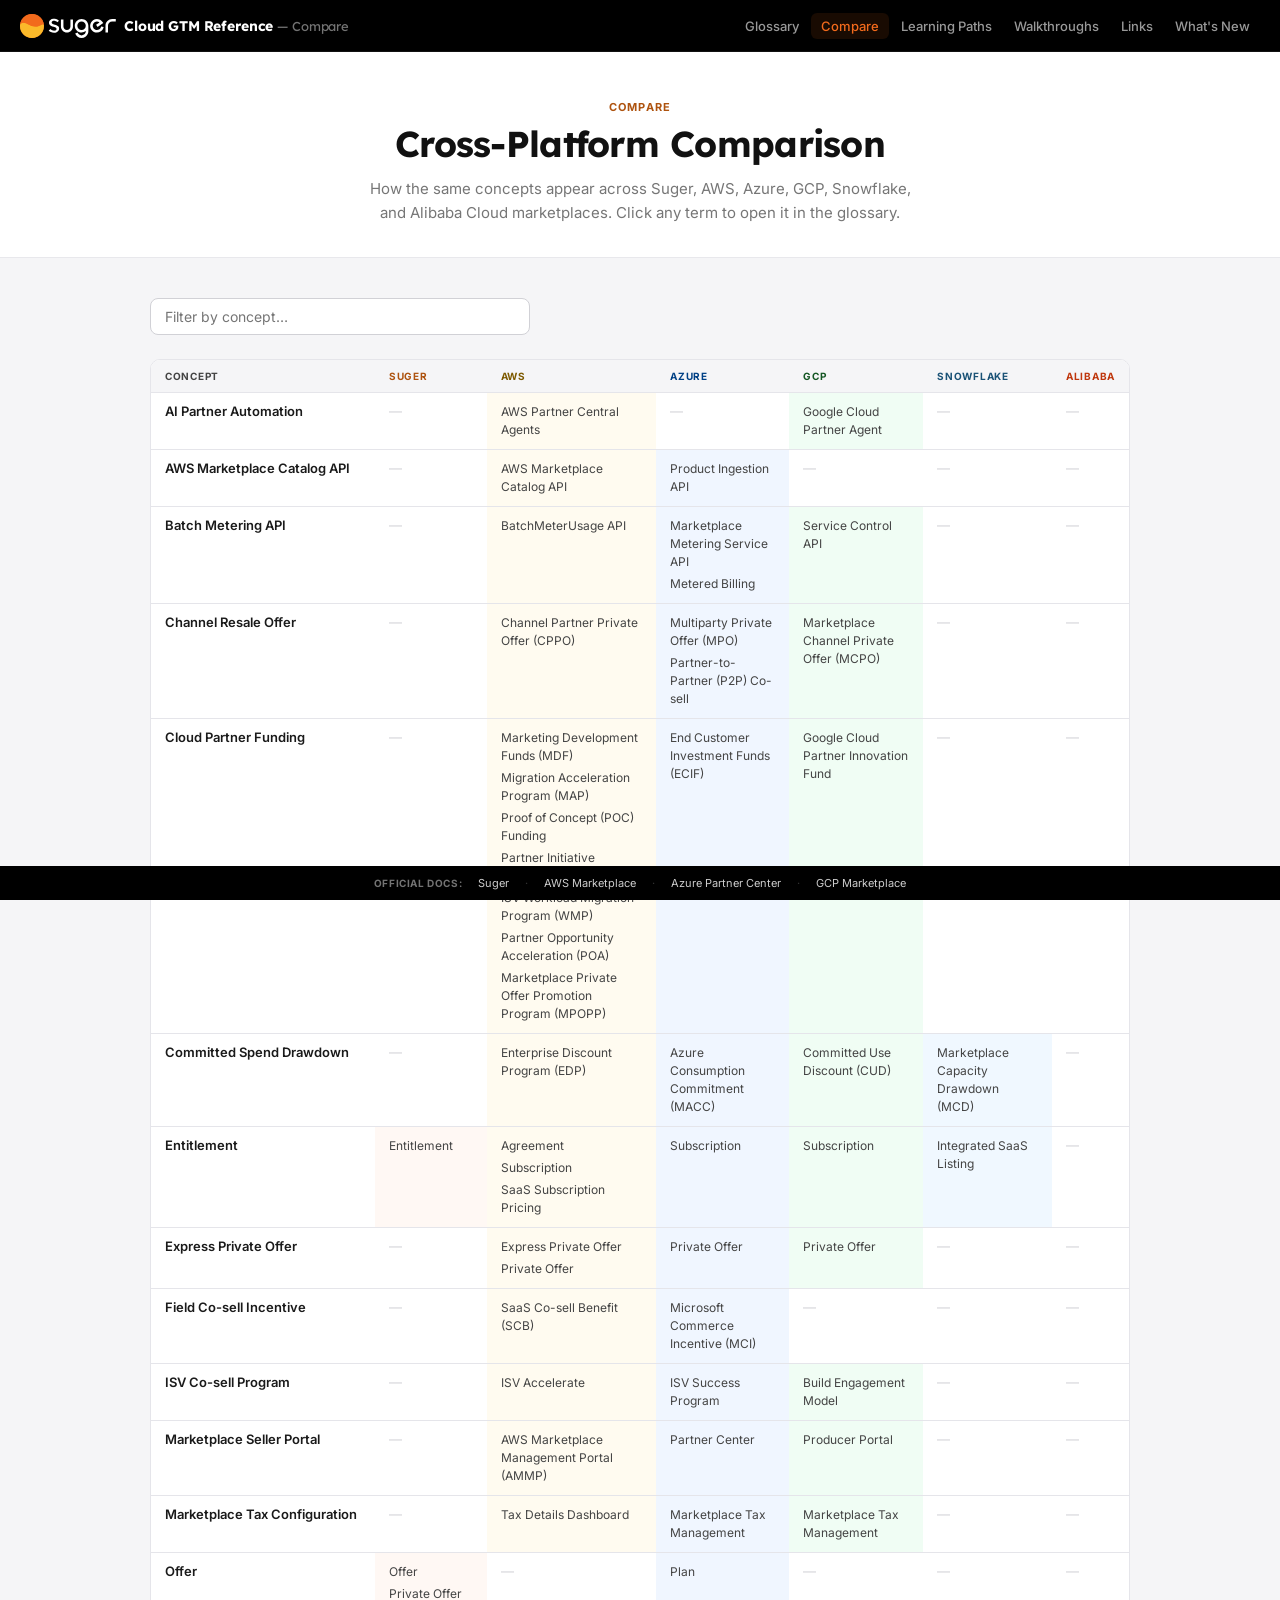
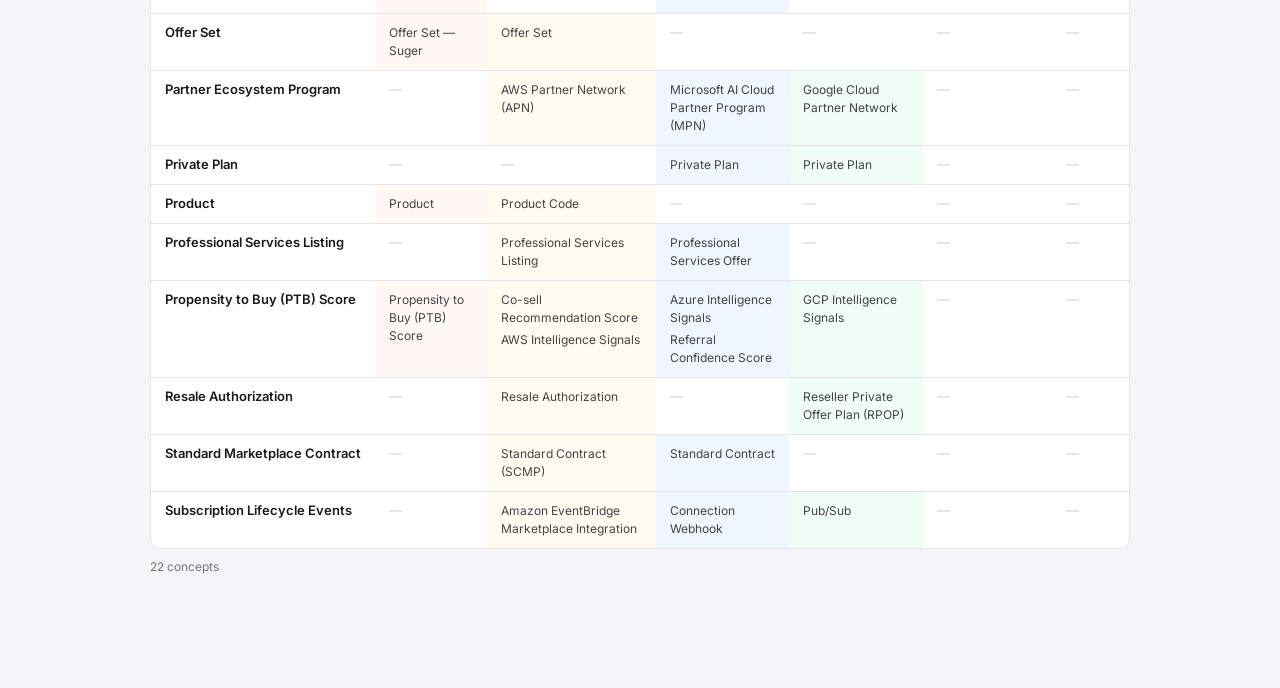
==== comparison/index.html @ 6c8a4b24 "add suger logos for favicon" ====
<!doctype html>
<html lang="en">
    <head>
        <meta charset="UTF-8" />
        <link rel="icon" type="image/svg+xml" href="../favicon.svg">
        <meta name="viewport" content="width=device-width, initial-scale=1.0" />
        <title>Cloud GTM Reference — Compare</title>
        <link rel="stylesheet" href="../styles.css" />
        <link rel="stylesheet" href="comparison.css" />
    </head>
    <body>
        <nav class="topnav" aria-label="Site navigation">
            <div class="topnav-inner">
                <a href="../index.html" class="topnav-brand">
                    <!-- Old icon-only logo (kept for reference):
                    <svg class="brand-logo" width="22" height="22" viewBox="0 0 100 100" fill="none" xmlns="http://www.w3.org/2000/svg" aria-hidden="true">
                        icon paths omitted — see git history or CLAUDE.md for original paths
                    </svg>
                -->
                <svg
                    class="brand-logo"
                    width="96"
                    height="24"
                    viewBox="0 0 401 100"
                    fill="none"
                    xmlns="http://www.w3.org/2000/svg"
                    aria-hidden="true"
                >
                    <path d="M50 100C77.6142 100 100 77.6143 100 50.0001C100 22.3859 77.6142 9.15527e-05 50 9.15527e-05C22.3858 9.15527e-05 0 22.3859 0 50.0001C0 77.6143 22.3858 100 50 100Z" fill="#F26A1C"/>
                    <path d="M99.8033 45.5345C99.4755 41.8309 94.8317 41.8104 91.7517 43.8931C83.7681 49.2919 74.1412 52.4447 63.778 52.4447C53.5715 52.4447 44.0793 49.3865 36.1676 44.1366C27.0941 38.1156 16.0467 33.2802 6.25723 38.0496C5.81757 38.2638 5.37972 38.4812 4.94369 38.7016C2.30106 40.0376 0.45779 42.5849 0.196717 45.5345C0.0664982 47.0057 0 48.4952 0 50.0003C0 77.6145 22.3858 100 50 100C77.6142 100 100 77.6145 100 50.0003C100 48.4952 99.9335 47.0057 99.8033 45.5345Z" fill="#FBB92A"/>
                    <path d="M99.7998 45.4001C99.3998 41.8001 94.7998 41.8001 91.7998 43.8001C83.7998 49.2001 74.1998 52.4001 63.7998 52.4001C53.5998 52.4001 44.0998 49.3001 36.1998 44.1001C27.0998 38.1001 15.9998 33.3001 6.2998 38.0001C5.8998 38.2001 5.3998 38.4001 4.9998 38.7001C2.3998 40.0001 0.599805 42.5001 0.299805 45.4001C2.4998 19.9001 23.8998 9.15527e-05 49.9998 9.15527e-05C76.0998 9.15527e-05 97.4998 20.0001 99.7998 45.4001Z" fill="#F26A1C"/>
                    <path d="M142.281 78.0563C137.26 78.0563 132.762 77.2195 128.891 75.5458C125.335 74.0813 122.301 71.8846 120 69.1648L127.218 62.8885C129.31 65.0852 131.716 66.7589 134.331 67.8049C137.155 68.9556 140.189 69.5832 143.327 69.5832C144.687 69.5832 145.942 69.374 146.988 69.0602C148.139 68.7464 149.08 68.2234 149.917 67.5957C150.754 66.9681 151.382 66.1313 151.905 65.1898C152.428 64.2484 152.637 63.2023 152.637 62.1562C152.637 60.0641 151.8 58.3904 150.231 57.1352C149.394 56.5075 148.139 55.9845 146.465 55.3569C144.896 54.7292 142.804 54.1016 140.189 53.5786C136.318 52.5325 133.076 51.3819 130.565 50.1266C128.055 48.8713 126.067 47.4068 124.707 45.8378C123.557 44.5825 122.72 43.118 122.092 41.4443C121.464 39.7706 121.255 37.9923 121.255 36.1094C121.255 33.7035 121.778 31.5068 122.824 29.6239C123.87 27.6364 125.335 25.9627 127.218 24.4982C129.101 23.0337 131.297 21.8831 133.808 21.1508C136.318 20.4186 139.038 20.0002 141.758 20.0002C144.582 20.0002 147.407 20.314 150.022 21.0462C152.637 21.5692 155.148 22.6153 157.449 23.8706C159.436 25.0212 161.215 26.3811 162.679 27.8456L156.507 34.6449C155.252 33.5989 153.997 32.5528 152.532 31.716C150.859 30.6699 149.08 29.8331 147.302 29.1008C145.524 28.4732 143.745 28.0548 142.176 28.0548C140.712 28.0548 139.352 28.1594 138.201 28.4732C136.946 28.787 135.9 29.2055 135.063 29.8331C134.226 30.4607 133.494 31.193 133.076 32.1344C132.553 33.0759 132.343 34.1219 132.343 35.2726C132.448 36.4232 132.657 37.3647 133.18 38.2015C133.703 39.143 134.331 39.8752 135.168 40.5029C136.109 41.0259 137.26 41.6535 139.038 42.3858C140.712 43.0134 142.909 43.7456 145.524 44.2687C148.976 45.2101 152.009 46.2562 154.311 47.4068C156.612 48.5575 158.39 49.8128 159.75 51.2772C161.11 52.5325 161.947 53.8924 162.47 55.5661C162.993 57.2398 163.307 59.0181 163.307 61.1102C163.307 64.353 162.365 67.1773 160.587 69.7924C158.809 72.303 156.194 74.3951 153.055 75.8596C150.022 77.3241 146.361 78.0563 142.281 78.0563Z" fill="white"/>
                    <path fill-rule="evenodd" clip-rule="evenodd" d="M181.417 22.6414V52.2252C181.417 60.3202 187.966 66.87 196.061 66.87C204.156 66.87 210.706 60.3202 210.706 52.2252V22.6414H221.167V52.2252C221.167 66.0974 209.934 77.3306 196.061 77.3306C182.189 77.3306 170.956 66.0974 170.956 52.2252V22.6414H181.417Z" fill="white"/>
                    <path fill-rule="evenodd" clip-rule="evenodd" d="M257.165 20.7259C241.508 20.7259 228.816 33.4181 228.816 49.0748C228.816 64.7315 241.508 77.4238 257.165 77.4238C263.833 77.4238 269.964 75.1215 274.805 71.2685V71.6512C274.805 73.852 274.462 75.8834 273.814 77.539L273.792 77.597L273.77 77.6556C271.277 84.4926 264.775 89.2911 257.165 89.2911C249.584 89.2911 243.054 84.4136 240.553 77.6363L230.506 81.344C234.485 92.1262 244.887 100 257.165 100C269.393 100 279.808 92.2833 283.81 81.3822C285.027 78.2465 285.514 74.8652 285.514 71.6512V47.5862H285.476C284.701 32.6215 272.322 20.7259 257.165 20.7259ZM239.525 49.0748C239.525 39.3325 247.423 31.4349 257.165 31.4349C266.907 31.4349 274.805 39.3325 274.805 49.0748C274.805 58.8171 266.907 66.7148 257.165 66.7148C247.423 66.7148 239.525 58.8171 239.525 49.0748Z" fill="white"/>
                    <path fill-rule="evenodd" clip-rule="evenodd" d="M311.372 34.6025C303.435 40.1603 301.482 51.2328 307.04 59.1702C312.598 67.1076 323.67 69.0599 331.608 63.5021C335.517 60.765 338.124 56.6716 338.925 52.1267L349.472 53.9863C348.168 61.3779 343.944 67.9374 337.75 72.2744C324.968 81.2246 307.218 78.0948 298.268 65.3126C289.317 52.5304 292.447 34.7804 305.229 25.8302C318.012 16.88 335.762 20.0098 344.712 32.792L347.783 37.1782L323.962 53.8581L317.819 45.0858L332.182 35.0291C326.238 30.5238 317.782 30.1138 311.372 34.6025Z" fill="white"/>
                    <path fill-rule="evenodd" clip-rule="evenodd" d="M384.946 31.1864C375.387 31.1864 367.581 38.9915 367.581 48.551V77.5622H357.121V48.551C357.121 33.2143 369.609 20.7259 384.946 20.7259H400.062V31.1864H384.946Z" fill="white"/>
                </svg>
                    <span class="brand-text"
                        >Cloud GTM Reference<span class="brand-page">
                            — Compare</span
                        ></span
                    >
                </a>
                <div style="flex: 1"></div>
                <div class="topnav-links">
                    <a href="../index.html">Glossary</a>
                    <a href="." class="current">Compare</a>
                    <a href="../learning-paths/">Learning Paths</a>
                    <a href="../walkthroughs/">Walkthroughs</a>
                    <a href="../links/">Links</a>
                    <a href="../whats-new/">What's New</a>
                </div>
            </div>
        </nav>

        <div class="compare-hero">
            <div class="compare-hdr">
                <div class="compare-eyebrow">Compare</div>
                <h1>Cross-Platform Comparison</h1>
                <p>
                    How the same concepts appear across Suger, AWS, Azure, GCP,
                    Snowflake, and Alibaba Cloud marketplaces. Click any term to
                    open it in the glossary.
                </p>
            </div>
        </div>

        <div class="compare-outer">
            <div class="compare-page">
                <label for="compareFilter" class="sr-only"
                    >Filter concepts</label
                >
                <input
                    class="compare-filter"
                    type="search"
                    id="compareFilter"
                    placeholder="Filter by concept…"
                    autocomplete="off"
                    spellcheck="false"
                />
                <div id="compareTable"></div>
            </div>
        </div>

        <script type="module" src="comparison.js"></script>
        <script type="module" src="../app/nav.js"></script>

        <div class="docs-bar">
            <span class="docs-bar-label">Official Docs:</span>
            <a
                href="https://doc.suger.io/get-started/"
                target="_blank"
                rel="noopener"
                >Suger</a
            >
            <span class="docs-bar-sep">·</span>
            <a
                href="https://docs.aws.amazon.com/marketplace/"
                target="_blank"
                rel="noopener"
                >AWS Marketplace</a
            >
            <span class="docs-bar-sep">·</span>
            <a
                href="https://learn.microsoft.com/en-us/partner-center/"
                target="_blank"
                rel="noopener"
                >Azure Partner Center</a
            >
            <span class="docs-bar-sep">·</span>
            <a
                href="https://docs.cloud.google.com/marketplace/docs"
                target="_blank"
                rel="noopener"
                >GCP Marketplace</a
            >
        </div>
    </body>
</html>
---- styles.css ----
@import url("https://fonts.googleapis.com/css2?family=Inter:wght@400;500;600;700&family=Lexend:wght@600;700&display=swap");

*,
*::before,
*::after {
    box-sizing: border-box;
    margin: 0;
    padding: 0;
}

:root {
    /* brand primary */
    --navy: #000000;
    --orange: #f26a1c;
    --yellow: #fbb92a;
    --white: #ffffff;

    /* brand secondary */
    --purple: #6830ff;
    --lavender: #9c6aff;
    --blue: #4678ee;
    --aqua: #84daff;
    --emerald: #0eac7a;
    --lime: #8dd93d;
    --red: #f4332c;
    --salmon: #f46863;

    /* accessibility / derived */
    --orange-text: #ae530f;

    /* ui grays / surfaces */
    --bg: #f5f5f7;
    --gray-100: #e5e5ea;
    --gray-200: #d1d1d6;
    --gray-400: #767676;
    --gray-500: #888;
    --gray-700: #444;
    --gray-900: #1a1a1a;
    --surface: #f9f9f9;
    --topnav-h: 52px;
    --sidebar-l-w: 220px;
    --sidebar-r-w: 300px;
}

html {
    scroll-behavior: smooth;
}

body {
    font-family:
        "Inter",
        -apple-system,
        BlinkMacSystemFont,
        "Segoe UI",
        Arial,
        sans-serif;
    background: var(--bg);
    color: var(--gray-900);
    min-height: 100vh;
    -webkit-font-smoothing: antialiased;
    padding-bottom: 34px;
}

/* ---- Accessibility -------------------------------------------------------- */

:focus-visible {
    outline: 2px solid var(--orange);
    outline-offset: 2px;
}

.sr-only {
    position: absolute;
    width: 1px;
    height: 1px;
    padding: 0;
    margin: -1px;
    overflow: hidden;
    clip: rect(0, 0, 0, 0);
    white-space: nowrap;
    border: 0;
}

.skip-link {
    position: absolute;
    top: -100%;
    left: 0.75rem;
    z-index: 100;
    padding: 8px 16px;
    background: var(--white);
    color: var(--navy);
    font-size: 14px;
    font-weight: 600;
    font-family: inherit;
    text-decoration: none;
    border-radius: 0 0 8px 8px;
    border: 2px solid var(--orange);
    transition: top 0.1s;
}

.skip-link:focus {
    top: 0;
    outline: none;
}

/* ---- Highlight ------------------------------------------------------------ */

mark {
    background: #ffe58f;
    padding: 0 2px;
    border-radius: 3px;
}

/* ---- Top nav -------------------------------------------------------------- */

.topnav {
    position: fixed;
    top: 0;
    left: 0;
    right: 0;
    height: var(--topnav-h);
    background: var(--navy);
    z-index: 20;
    border-bottom: 1px solid rgba(255, 255, 255, 0.07);
}

.topnav-inner {
    height: 100%;
    display: flex;
    align-items: center;
    gap: 12px;
    padding: 0 1.25rem;
}

.topnav-brand {
    font-family: "Lexend", sans-serif;
    font-weight: 700;
    font-size: 14px;
    color: var(--white);
    text-decoration: none;
    white-space: nowrap;
    flex-shrink: 0;
    letter-spacing: -0.01em;
    display: inline-flex;
    align-items: center;
    gap: 8px;
}

.brand-logo {
    display: block;
    flex-shrink: 0;
}

.topnav-center {
    flex: 1;
    min-width: 0;
    max-width: 560px;
    margin: 0 auto;
    display: flex;
    align-items: center;
    gap: 8px;
}

.search-bar {
    flex: 1;
    min-width: 0;
    padding: 7px 12px;
    font-size: 14px;
    font-family: inherit;
    border: 1px solid rgba(255, 255, 255, 0.15);
    border-radius: 8px;
    background: rgba(255, 255, 255, 0.08);
    color: var(--white);
    outline: none;
    -webkit-appearance: none;
    appearance: none;
    transition:
        border-color 0.15s,
        background 0.15s;
}

.search-bar::placeholder {
    color: rgba(255, 255, 255, 0.55);
}

.search-bar:focus {
    border-color: rgba(255, 255, 255, 0.32);
    background: rgba(255, 255, 255, 0.13);
}

.topnav-links {
    display: flex;
    align-items: center;
    gap: 2px;
    flex-shrink: 0;
}

.topnav-links a {
    font-size: 13px;
    font-weight: 500;
    color: rgba(255, 255, 255, 0.6);
    text-decoration: none;
    padding: 5px 10px;
    border-radius: 6px;
    transition:
        background 0.12s,
        color 0.12s;
    white-space: nowrap;
}

.topnav-links a:hover {
    background: rgba(255, 255, 255, 0.1);
    color: var(--white);
}

.topnav-links a.current {
    color: var(--orange);
    background: rgba(242, 106, 28, 0.1);
}

.brand-page {
    font-weight: 400;
    color: rgba(255, 255, 255, 0.45);
    font-size: 13px;
}

.reviewed-badge {
    font-size: 11px;
    color: rgba(255, 255, 255, 0.45);
    white-space: nowrap;
}

/* ---- Layout --------------------------------------------------------------- */

.layout {
    margin-top: var(--topnav-h);
    display: flex;
    align-items: flex-start;
    min-height: calc(100vh - var(--topnav-h));
}

/* ---- Sidebar left --------------------------------------------------------- */

.sidebar-left {
    width: var(--sidebar-l-w);
    flex-shrink: 0;
    position: sticky;
    top: var(--topnav-h);
    height: calc(100vh - var(--topnav-h) - 34px);
    overflow-y: auto;
    background: var(--white);
    border-right: 1px solid var(--gray-100);
    padding: 1.25rem 0.875rem;
    scrollbar-width: thin;
    scrollbar-color: var(--gray-200) transparent;
}

.sidebar-nav {
    display: flex;
    flex-direction: column;
    gap: 1px;
}

.sidebar-all-btn {
    width: 100%;
    text-align: left;
    padding: 7px 10px;
    border-radius: 6px;
    border: none;
    background: transparent;
    font-family: inherit;
    font-size: 13px;
    font-weight: 500;
    color: var(--gray-700);
    cursor: pointer;
    transition:
        background 0.12s,
        color 0.12s;
    margin-bottom: 2px;
}

.sidebar-all-btn:hover {
    background: var(--bg);
}

.sidebar-all-btn.active {
    background: #fef3eb;
    color: var(--orange-text);
    font-weight: 600;
}

.sidebar-group {
    margin-top: 14px;
}

.sidebar-group-label {
    font-size: 10px;
    font-weight: 700;
    text-transform: uppercase;
    letter-spacing: 0.08em;
    color: var(--gray-400);
    padding: 0 10px;
    margin-bottom: 3px;
}

.sidebar-tag-btn {
    display: block;
    width: 100%;
    text-align: left;
    padding: 6px 10px;
    border-radius: 6px;
    border: none;
    background: transparent;
    font-family: inherit;
    font-size: 13px;
    font-weight: 500;
    color: var(--gray-700);
    cursor: pointer;
    transition:
        background 0.12s,
        color 0.12s;
}

.sidebar-tag-btn:hover {
    background: var(--bg);
}

.sidebar-tag-btn.active {
    background: #fef3eb;
    color: var(--orange-text);
    font-weight: 600;
}

.sidebar-clear-btn {
    display: block;
    width: 100%;
    text-align: left;
    padding: 7px 10px;
    border-radius: 6px;
    border: none;
    background: transparent;
    font-family: inherit;
    font-size: 12px;
    font-weight: 500;
    color: #c0392b;
    cursor: pointer;
    margin-top: 16px;
    visibility: hidden;
    opacity: 0;
    pointer-events: none;
    transition: opacity 0.15s;
}

.sidebar-clear-btn.visible {
    visibility: visible;
    opacity: 1;
    pointer-events: auto;
}

.sidebar-clear-btn:hover {
    background: #fff5f5;
}

.sidebar-lp-link {
    display: block;
    font-size: 12px;
    font-weight: 500;
    color: var(--gray-500);
    text-decoration: none;
    padding: 7px 10px;
    border-radius: 7px;
    margin-top: 8px;
    transition:
        color 0.12s,
        background 0.12s;
}

.sidebar-lp-link:hover {
    background: var(--bg);
    color: var(--orange-text);
}

/* ---- Content main --------------------------------------------------------- */

.content-main {
    flex: 1;
    min-width: 0;
    display: flex;
    flex-direction: column;
}

.alpha-nav {
    background: var(--white);
    border-bottom: 1px solid var(--gray-100);
    padding: 0.5rem 1.5rem;
    position: sticky;
    top: var(--topnav-h);
    z-index: 9;
}

.alpha-nav-inner {
    display: flex;
    flex-wrap: wrap;
    gap: 4px;
}

.alpha-link {
    font-size: 12px;
    font-weight: 500;
    padding: 4px 7px;
    border-radius: 5px;
    color: var(--gray-500);
    text-decoration: none;
    cursor: pointer;
    transition:
        background 0.12s,
        color 0.12s;
}

.alpha-link:hover {
    background: var(--bg);
    color: var(--gray-900);
}

.alpha-link.active {
    background: var(--navy);
    color: var(--white);
}

.content-body {
    padding: 1.25rem 1.5rem 3rem;
}

.count {
    font-size: 13px;
    color: var(--gray-400);
    margin-bottom: 0.75rem;
}

/* ---- Section headers ------------------------------------------------------ */

.alpha-header {
    font-size: 11px;
    font-weight: 700;
    color: var(--gray-400);
    text-transform: uppercase;
    letter-spacing: 1px;
    padding: 1rem 0 0.4rem;
    border-top: 1px solid var(--gray-100);
    margin-top: 0.5rem;
}

.alpha-first {
    border-top: none;
    margin-top: 0;
}

/* ---- Difficulty badges ---------------------------------------------------- */

.difficulty-badge {
    font-size: 10px;
    font-weight: 600;
    padding: 2px 7px;
    border-radius: 99px;
    white-space: nowrap;
    flex-shrink: 0;
    text-transform: capitalize;
}

.d-beginner {
    background: #e3f8f1;
    color: #088a60;
}
.d-intermediate {
    background: #fff3e0;
    color: var(--orange-text);
}
.d-advanced {
    background: #ede9ff;
    color: #5020cc;
}

/* ---- Card header ---------------------------------------------------------- */

.card-header {
    display: flex;
    justify-content: space-between;
    align-items: flex-start;
    gap: 10px;
    margin-bottom: 5px;
}

/* ---- Term cards ----------------------------------------------------------- */

.term-card {
    background: var(--white);
    border: 1px solid var(--gray-100);
    border-left: 3px solid transparent;
    border-radius: 10px;
    padding: 1rem 1.25rem;
    margin-bottom: 8px;
    cursor: pointer;
    transition:
        border-color 0.12s,
        box-shadow 0.12s,
        transform 0.12s,
        opacity 0.12s,
        filter 0.12s;
}

.term-card:hover {
    border-color: var(--gray-200);
    border-left-color: var(--orange);
    box-shadow: 0 2px 8px rgba(0, 0, 0, 0.06);
}

.term-card.active {
    border-left-color: var(--orange);
    border-color: #fcd9bc;
    background: #fffcfa;
    box-shadow: 0 2px 10px rgba(242, 106, 28, 0.08);
}

.term-card.best-match {
    box-shadow:
        0 0 0 2px var(--navy),
        0 10px 30px rgba(0, 0, 0, 0.12);
    transform: scale(1.01);
}

.term-card.dimmed {
    opacity: 0.25;
    filter: blur(1px);
}

.term-name {
    font-family: "Lexend", sans-serif;
    font-size: 15px;
    font-weight: 700;
    color: var(--gray-900);
    letter-spacing: -0.01em;
    margin-bottom: 5px;
}

.term-def {
    font-size: 14px;
    color: var(--gray-700);
    line-height: 1.7;
}

.alias {
    font-size: 12px;
    color: var(--gray-400);
    margin-top: 6px;
    font-style: italic;
}

.alias .alias-link {
    color: var(--gray-500);
    text-decoration: underline;
    text-decoration-style: dotted;
    text-decoration-color: var(--gray-400);
    font-style: italic;
}

.alias .alias-link:hover {
    color: var(--gray-900);
    text-decoration-style: solid;
}

/* ---- Tags ----------------------------------------------------------------- */

.tags {
    display: flex;
    gap: 4px;
    flex-wrap: wrap;
    padding-top: 8px;
}

.tag {
    appearance: none;
    -webkit-appearance: none;
    font-size: 11px;
    font-weight: 600;
    font-family: inherit;
    padding: 2px 8px;
    border: none;
    border-radius: 10px;
    white-space: nowrap;
    cursor: pointer;
    letter-spacing: 0.02em;
    transition: opacity 0.1s;
}

.tag:hover {
    opacity: 0.8;
}

.tag.tag-active {
    outline: 2px solid var(--gray-900);
    outline-offset: 1px;
}

/* Tag colors are injected dynamically from data/tags.js via injectTagStyles() */

/* ---- Empty state ---------------------------------------------------------- */

.no-results {
    text-align: center;
    padding: 3rem;
    color: var(--gray-400);
    font-size: 14px;
}

/* ---- Right sidebar -------------------------------------------------------- */

.sidebar-right {
    width: 0;
    flex-shrink: 0;
    overflow: hidden;
    position: sticky;
    top: var(--topnav-h);
    height: calc(100vh - var(--topnav-h) - 34px);
    transition: width 0.25s cubic-bezier(0.4, 0, 0.2, 1);
}

.sidebar-right.open {
    width: var(--sidebar-r-w);
}

.sidebar-right-inner {
    width: var(--sidebar-r-w);
    height: 100%;
    overflow-y: auto;
    border-left: 1px solid var(--gray-100);
    background: var(--white);
    scrollbar-width: thin;
    scrollbar-color: var(--gray-200) transparent;
}

/* ---- Detail view ---------------------------------------------------------- */

.detail-view {
    padding: 1.25rem;
}

.sr-close-row {
    display: flex;
    justify-content: flex-end;
    margin-bottom: 1rem;
}

.close-btn {
    appearance: none;
    -webkit-appearance: none;
    background: none;
    border: 1px solid var(--gray-200);
    border-radius: 6px;
    width: 28px;
    height: 28px;
    cursor: pointer;
    font-size: 12px;
    color: var(--gray-500);
    display: flex;
    align-items: center;
    justify-content: center;
    font-family: inherit;
    transition:
        background 0.1s,
        color 0.1s;
}

.close-btn:hover {
    background: var(--bg);
    color: var(--gray-900);
}

.sr-name {
    font-family: "Lexend", sans-serif;
    font-size: 15px;
    font-weight: 700;
    color: var(--gray-900);
    letter-spacing: -0.02em;
    line-height: 1.35;
    margin-bottom: 8px;
}

.sr-meta {
    display: flex;
    align-items: center;
    gap: 5px;
    flex-wrap: wrap;
    margin-bottom: 14px;
}

.detail-tag {
    font-size: 11px;
    font-weight: 600;
    padding: 2px 8px;
    border-radius: 10px;
    white-space: nowrap;
    letter-spacing: 0.02em;
}

.sr-def {
    font-size: 13px;
    color: var(--gray-700);
    line-height: 1.75;
    margin-bottom: 16px;
    padding-bottom: 16px;
    border-bottom: 1px solid var(--gray-100);
}

.sr-section {
    margin-bottom: 16px;
}

.sr-section-title {
    font-size: 10px;
    font-weight: 700;
    text-transform: uppercase;
    letter-spacing: 0.08em;
    color: var(--gray-400);
    margin-bottom: 7px;
}

.sr-section-divider {
    height: 1px;
    background: var(--gray-100);
    margin: 4px 0 16px;
}

/* ---- Chips ---------------------------------------------------------------- */

.chips {
    display: flex;
    flex-wrap: wrap;
    gap: 5px;
}

.chip {
    font-size: 11px;
    font-weight: 500;
    padding: 3px 9px;
    background: var(--bg);
    border: 1px solid var(--gray-100);
    border-radius: 99px;
    color: var(--gray-700);
    white-space: nowrap;
}

.chip-link {
    text-decoration: none;
    cursor: pointer;
    transition:
        background 0.1s,
        border-color 0.1s,
        color 0.1s;
}

.chip-link:hover {
    background: #fff9f5;
    border-color: #fcd9bc;
    color: var(--orange-text);
}

/* ---- Platform availability ------------------------------------------------ */

.platform-row {
    display: flex;
    gap: 5px;
    flex-wrap: wrap;
    margin-bottom: 6px;
}

.pbadge {
    font-size: 10px;
    font-weight: 700;
    padding: 3px 7px;
    border-radius: 5px;
    letter-spacing: 0.04em;
    white-space: nowrap;
}

.pb-aws {
    background: #fff3cd;
    color: #7d5a00;
}
.pb-azure {
    background: #cce5ff;
    color: #004085;
}
.pb-gcp {
    background: #d4edda;
    color: #155724;
}
.pb-snowflake {
    background: #d6eaf8;
    color: #1a5276;
}
.pb-alibaba {
    background: #ffe0b2;
    color: #bf360c;
}
.pb-off {
    background: #f5f5f5;
    color: #636363;
    text-decoration: line-through;
}
.pb-agnostic {
    background: var(--bg);
    color: var(--gray-400);
    border: 1px solid var(--gray-200);
}

.platform-notes {
    font-size: 11px;
    color: var(--gray-500);
    line-height: 1.55;
    margin-top: 6px;
    font-style: italic;
}

/* ---- Detail use cases ----------------------------------------------------- */

.use-cases {
    list-style: none;
    padding: 0;
    margin: 0;
    display: flex;
    flex-direction: column;
    gap: 5px;
}

.use-cases li {
    font-size: 12px;
    color: var(--gray-700);
    line-height: 1.5;
    padding-left: 16px;
    position: relative;
}

.use-cases li::before {
    content: "→";
    position: absolute;
    left: 0;
    color: var(--orange-text);
    font-size: 11px;
}

/* ---- Context chips -------------------------------------------------------- */

.chip-context {
    background: #fff9f5;
    border-color: #fcd9bc;
    color: var(--orange-text);
}

/* ---- Detail source link --------------------------------------------------- */

.sr-source-link {
    font-size: 11px;
    color: var(--gray-400);
    text-decoration: none;
    transition: color 0.1s;
}

.sr-source-link:hover {
    color: var(--gray-700);
    text-decoration: underline;
}

.detail-actions {
    display: flex;
    gap: 8px;
    align-items: center;
    flex-wrap: wrap;
}

.detail-copy-btn {
    appearance: none;
    -webkit-appearance: none;
    font-size: 11px;
    padding: 4px 9px;
    border-radius: 5px;
    cursor: pointer;
    display: inline-flex;
    align-items: center;
    gap: 3px;
    background: var(--surface);
    border: 1px solid var(--gray-100);
    color: var(--gray-700);
    font-family: inherit;
    transition:
        background 0.12s,
        color 0.12s;
}

.detail-copy-btn:hover {
    background: var(--gray-100);
    color: var(--gray-900);
}

/* ---- Back to top ---------------------------------------------------------- */

.back-to-top {
    position: fixed;
    bottom: calc(34px + 12px);
    right: 20px;
    background: var(--navy);
    color: var(--white);
    border: none;
    padding: 8px 12px;
    border-radius: 8px;
    cursor: pointer;
    display: none;
    font-size: 13px;
    font-family: inherit;
    z-index: 15;
    transition: background 0.15s;
}

.back-to-top:hover {
    background: #1a1a1a;
}

/* ---- Elements hidden on desktop, shown via mobile media query ------------- */

.nav-hamburger {
    display: none;
}

.nav-dropdown {
    display: none;
}

.search-toggle-btn {
    display: none;
}

/* ---- Responsive ----------------------------------------------------------- */

@media (max-width: 767px) {
    .sidebar-left {
        display: none;
    }

    .sidebar-right {
        display: none;
    }

    .reviewed-badge {
        display: none;
    }

    .topnav-links {
        display: none;
    }

    .content-body {
        padding: 1rem 1rem 3rem;
    }

    .alpha-nav {
        display: none;
    }

    .back-to-top {
        padding: 11px 16px;
    }

    /* Search toggle */
    .search-toggle-btn {
        display: inline-flex;
        align-items: center;
        justify-content: center;
        width: 34px;
        height: 34px;
        border-radius: 8px;
        border: 1px solid rgba(255, 255, 255, 0.15);
        background: rgba(255, 255, 255, 0.08);
        color: rgba(255, 255, 255, 0.7);
        cursor: pointer;
        flex-shrink: 0;
        transition:
            background 0.12s,
            color 0.12s;
    }

    .search-toggle-btn:hover,
    .search-toggle-btn[aria-expanded="true"] {
        background: rgba(255, 255, 255, 0.13);
        color: var(--white);
    }

    /* Align search-toggle + filter-btn to the right on mobile */
    .topnav-center {
        justify-content: flex-end;
    }

    /* Hide actual search bar on mobile by default */
    .search-bar {
        display: none;
    }

    /* Search open state: show search bar, fill available width */
    .topnav.search-open .topnav-center {
        justify-content: flex-start;
    }

    .topnav.search-open .search-bar {
        display: block;
        flex: 1;
        min-width: 0;
    }

    /* Change toggle icon to X appearance when open */
    .topnav.search-open .search-toggle-btn {
        border-color: rgba(255, 255, 255, 0.25);
        background: rgba(255, 255, 255, 0.12);
        color: var(--white);
    }

    /* Hide brand text + nav links when search open to give search bar max space */
    .topnav.search-open .brand-text {
        display: none;
    }

    .topnav.search-open .topnav-links {
        display: none;
    }

    /* Hamburger button */
    .nav-hamburger {
        display: inline-flex;
        align-items: center;
        justify-content: center;
        width: 34px;
        height: 34px;
        border-radius: 8px;
        border: 1px solid rgba(255, 255, 255, 0.15);
        background: rgba(255, 255, 255, 0.08);
        color: rgba(255, 255, 255, 0.7);
        cursor: pointer;
        flex-shrink: 0;
        margin-left: auto;
        transition:
            background 0.12s,
            color 0.12s;
    }

    .nav-hamburger:hover,
    .nav-hamburger[aria-expanded="true"] {
        background: rgba(255, 255, 255, 0.13);
        color: var(--white);
    }

    /* Nav dropdown panel */
    .nav-dropdown {
        position: fixed;
        top: var(--topnav-h);
        left: 0;
        right: 0;
        background: var(--navy);
        border-bottom: 1px solid rgba(255, 255, 255, 0.1);
        z-index: 19;
        display: flex;
        flex-direction: column;
    }

    .nav-dropdown[hidden] {
        display: none;
    }

    .nav-dropdown a {
        display: block;
        padding: 13px 1.25rem;
        font-size: 15px;
        font-weight: 500;
        color: rgba(255, 255, 255, 0.7);
        text-decoration: none;
        border-bottom: 1px solid rgba(255, 255, 255, 0.06);
        transition:
            background 0.12s,
            color 0.12s;
    }

    .nav-dropdown a:last-child {
        border-bottom: none;
    }

    .nav-dropdown a:hover {
        background: rgba(255, 255, 255, 0.07);
        color: var(--white);
    }

    .nav-dropdown a.current {
        color: var(--orange);
    }

    /* Hide hamburger when search is open (search takes full topnav) */
    .topnav.search-open .nav-hamburger {
        display: none;
    }
}

@media (max-width: 480px) {
    .brand-text {
        display: none;
    }

    .alpha-link {
        padding: 3px 5px;
        font-size: 11px;
    }
}

/* ---- Card expand hint ----------------------------------------------------- */

.card-expand-hint {
    font-size: 11px;
    color: var(--gray-400);
    margin-top: 8px;
    transition: color 0.12s;
}

.term-card:hover .card-expand-hint {
    color: var(--orange-text);
}

/* ---- Term accordion (mobile inline detail) -------------------------------- */

.term-card--expanded {
    border-bottom-left-radius: 0;
    border-bottom-right-radius: 0;
    border-bottom-color: transparent;
    border-left-color: var(--orange);
    border-color: #fcd9bc;
    margin-bottom: 0;
}

.term-accordion {
    background: var(--white);
    border: 1px solid #fcd9bc;
    border-top: none;
    border-bottom-left-radius: 10px;
    border-bottom-right-radius: 10px;
    margin-bottom: 8px;
}

.term-accordion .detail-view {
    padding: 1.25rem;
}

.term-accordion .sr-close-row {
    justify-content: flex-start;
    margin-bottom: 0.75rem;
}

/* ---- Inline term detail (learning path pages) ----------------------------- */

.inline-term {
    background: var(--white);
    border: 1px solid var(--gray-100);
    border-radius: 10px;
    padding: 1.5rem;
}

.it-name {
    font-family: "Lexend", sans-serif;
    font-size: 17px;
    font-weight: 700;
    color: var(--gray-900);
    letter-spacing: -0.02em;
    margin-bottom: 8px;
}

.it-meta {
    display: flex;
    flex-wrap: wrap;
    align-items: center;
    gap: 6px;
    margin-bottom: 14px;
}

.it-def {
    font-size: 14px;
    color: var(--gray-700);
    line-height: 1.72;
    margin-bottom: 1rem;
    padding-bottom: 1rem;
    border-bottom: 1px solid var(--gray-100);
}

.it-actions {
    display: flex;
    align-items: center;
    gap: 14px;
    flex-wrap: wrap;
}

.it-copy-btn {
    appearance: none;
    border: none;
    background: none;
    font-family: inherit;
    font-size: 12px;
    color: var(--gray-400);
    cursor: pointer;
    padding: 0;
    transition: color 0.12s;
}

.it-copy-btn:hover {
    color: var(--orange-text);
}

.it-source {
    font-size: 12px;
    color: var(--orange-text);
    text-decoration: none;
}

.it-source:hover {
    text-decoration: underline;
}

.it-glossary-link {
    font-size: 12px;
    color: var(--gray-400);
    text-decoration: none;
    margin-left: auto;
}

.it-glossary-link:hover {
    color: var(--orange-text);
}

/* ---- Docs bar (fixed official sources strip) ------------------------------ */

.docs-bar {
    position: fixed;
    bottom: 0;
    left: 0;
    right: 0;
    height: 34px;
    background: var(--navy);
    z-index: 50;
    display: flex;
    align-items: center;
    justify-content: center;
    gap: 16px;
    padding: 0 1.5rem;
    font-size: 11px;
}

.docs-bar-label {
    font-size: 10px;
    font-weight: 700;
    text-transform: uppercase;
    letter-spacing: 0.06em;
    color: rgba(255, 255, 255, 0.45);
    white-space: nowrap;
}

.docs-bar a {
    color: rgba(255, 255, 255, 0.8);
    text-decoration: none;
    white-space: nowrap;
    transition: color 0.12s;
}

.docs-bar a:hover {
    color: var(--yellow);
}

.docs-bar-sep {
    color: rgba(255, 255, 255, 0.2);
}

/* ---- Filter toggle button ------------------------------------------------- */

.filter-toggle-btn {
    flex-shrink: 0;
    display: inline-flex;
    align-items: center;
    gap: 6px;
    padding: 5px 11px;
    background: rgba(255, 255, 255, 0.08);
    border: 1px solid rgba(255, 255, 255, 0.18);
    border-radius: 6px;
    color: rgba(255, 255, 255, 0.7);
    font-size: 12px;
    font-weight: 500;
    font-family: inherit;
    cursor: pointer;
    white-space: nowrap;
    transition:
        background 0.12s,
        color 0.12s,
        border-color 0.12s;
}

.filter-toggle-btn:hover {
    background: rgba(255, 255, 255, 0.13);
    color: var(--white);
}

.filter-toggle-btn--active {
    background: rgba(242, 106, 28, 0.18);
    border-color: rgba(242, 106, 28, 0.45);
    color: #f5a06a;
}

.filter-badge {
    background: var(--orange);
    color: var(--white);
    border-radius: 10px;
    font-size: 10px;
    font-weight: 700;
    padding: 1px 5px;
    line-height: 1.4;
}

/* ---- Filter modal --------------------------------------------------------- */

.filter-modal-backdrop {
    position: fixed;
    inset: 0;
    top: var(--topnav-h);
    background: rgba(0, 0, 0, 0.18);
    z-index: 500;
}

.filter-modal {
    position: fixed;
    top: var(--topnav-h);
    left: 50%;
    transform: translateX(-50%);
    width: min(560px, calc(100vw - 2rem));
    max-height: calc(100vh - var(--topnav-h) - 2rem);
    background: var(--white);
    border-radius: 0 0 12px 12px;
    box-shadow: 0 8px 40px rgba(0, 0, 0, 0.14);
    z-index: 501;
    display: none;
    flex-direction: column;
    overflow: hidden;
}

@keyframes modal-slide-in {
    from {
        opacity: 0;
        transform: translateX(-50%) translateY(-6px);
    }
    to {
        opacity: 1;
        transform: translateX(-50%) translateY(0);
    }
}

@keyframes backdrop-fade-in {
    from {
        opacity: 0;
    }
    to {
        opacity: 1;
    }
}

.filter-modal:not([hidden]) {
    display: flex;
    animation: modal-slide-in 0.15s ease-out;
}

.filter-modal-backdrop:not([hidden]) {
    display: block;
    animation: backdrop-fade-in 0.15s ease-out;
}

.filter-modal-header {
    display: flex;
    align-items: center;
    justify-content: space-between;
    padding: 14px 16px 12px;
    border-bottom: 1px solid var(--gray-100);
    flex-shrink: 0;
}

.filter-modal-title {
    font-family: "Lexend", sans-serif;
    font-size: 14px;
    font-weight: 700;
    color: var(--gray-900);
}

.filter-modal-close {
    background: none;
    border: none;
    cursor: pointer;
    color: var(--gray-400);
    font-size: 14px;
    padding: 4px 6px;
    border-radius: 4px;
    font-family: inherit;
    transition:
        background 0.12s,
        color 0.12s;
}

.filter-modal-close:hover {
    background: var(--gray-100);
    color: var(--gray-900);
}

.filter-modal-search-wrap {
    padding: 10px 16px;
    border-bottom: 1px solid var(--gray-100);
    flex-shrink: 0;
}

.filter-modal-search {
    width: 100%;
    padding: 7px 10px;
    border: 1.5px solid var(--gray-200);
    border-radius: 6px;
    font-size: 13px;
    box-sizing: border-box;
    font-family: inherit;
    color: var(--gray-900);
    background: var(--bg);
    transition: border-color 0.12s;
}

.filter-modal-search:focus-visible {
    border-color: var(--orange);
    outline: 2px solid var(--orange);
    outline-offset: 2px;
}

.filter-modal-body {
    overflow-y: auto;
    padding: 14px 16px;
    flex: 1;
}

.filter-modal-section {
    margin-bottom: 18px;
}

.filter-modal-section:last-child {
    margin-bottom: 0;
}

.filter-modal-section-label {
    font-size: 10px;
    font-weight: 700;
    text-transform: uppercase;
    letter-spacing: 0.07em;
    color: var(--gray-400);
    margin: 0 0 8px;
}

.filter-modal-chips {
    display: flex;
    flex-wrap: wrap;
    gap: 6px;
}

.filter-chip {
    font-size: 12px;
    font-family: inherit;
    font-weight: 500;
    padding: 5px 13px;
    border-radius: 20px;
    border: 1.5px solid var(--gray-200);
    background: var(--white);
    color: var(--gray-700);
    cursor: pointer;
    white-space: nowrap;
    transition:
        background 0.12s,
        border-color 0.12s,
        color 0.12s;
}

.filter-chip:hover {
    border-color: var(--orange);
    color: var(--orange-text);
}

.filter-chip.active {
    background: #fff3ea;
    border-color: var(--orange);
    color: var(--orange-text);
    font-weight: 600;
}

.filter-modal-footer {
    padding: 10px 16px;
    border-top: 1px solid var(--gray-100);
    flex-shrink: 0;
}

.filter-modal-clear {
    font-size: 12px;
    font-family: inherit;
    color: var(--gray-400);
    background: none;
    border: none;
    cursor: pointer;
    padding: 4px 0;
    transition: color 0.12s;
}

.filter-modal-clear:hover {
    color: var(--gray-700);
}

/* ---- Docs bar mobile fix -------------------------------------------------- */

@media (max-width: 600px) {
    .docs-bar {
        justify-content: flex-start;
        overflow-x: auto;
        -webkit-overflow-scrolling: touch;
        -ms-overflow-style: none;
        scrollbar-width: none;
        gap: 12px;
        padding: 0 1rem;
    }

    .docs-bar::-webkit-scrollbar {
        display: none;
    }

    .docs-bar-label {
        display: none;
    }
}

/* ---- Print ---------------------------------------------------------------- */

@media print {
    .topnav,
    .sidebar-left,
    .sidebar-right,
    .back-to-top,
    .alpha-nav,
    .docs-bar,
    .filter-modal,
    .filter-modal-backdrop {
        display: none;
    }

    .layout {
        margin-top: 0;
    }

    .term-card {
        break-inside: avoid;
    }
}

/* ---- Walkthrough category badges (shared across hub + detail pages) ------- */

.wt-cat-badge {
    font-size: 10px;
    font-weight: 700;
    padding: 3px 8px;
    border-radius: 99px;
    white-space: nowrap;
    text-transform: capitalize;
}

.cat-kickoff {
    background: #f0f0f7;
    color: #2d2059;
}
.cat-integrations {
    background: #e8f4fd;
    color: #1a6fa8;
}
.cat-listings {
    background: #e3f8f1;
    color: #088a60;
}
.cat-cosell {
    background: #fff3e0;
    color: var(--orange-text);
}
.cat-cpq {
    background: #ede9ff;
    color: #5020cc;
}
.cat-go-live {
    background: #e8f5e9;
    color: #2e7d32;
}
.cat-operations {
    background: #fce4ec;
    color: #c62828;
}
/* legacy aliases kept for backward compatibility */
.cat-setup {
    background: #e8f4fd;
    color: #1a6fa8;
}
.cat-integration {
    background: #ede9ff;
    color: #5020cc;
}
.cat-offers {
    background: #e3f8f1;
    color: #088a60;
}
.cat-onboarding {
    background: #fff8e1;
    color: #8a6000;
}
---- comparison/comparison.css ----
/* ---- Page shell ---- */

.compare-hero {
    margin-top: var(--topnav-h);
    background: #fff;
    padding: 3rem 1.5rem 2rem;
    border-bottom: 1px solid #e8e8ec;
    text-align: center;
}

.compare-outer {
    min-height: calc(100vh - var(--topnav-h));
    background: var(--bg);
    padding: 2.5rem 1.5rem 5rem;
}

.compare-page {
    max-width: 980px;
    margin: 0 auto;
}

.compare-eyebrow {
    font-size: 11px;
    font-weight: 700;
    letter-spacing: 0.1em;
    text-transform: uppercase;
    color: var(--orange-text);
    margin-bottom: 0.5rem;
}

.compare-hdr {
    margin-bottom: 0;
}

.compare-hdr h1 {
    font-family: "Lexend", sans-serif;
    font-size: clamp(1.6rem, 3vw, 2.25rem);
    font-weight: 700;
    color: #111;
    letter-spacing: -0.02em;
    margin-bottom: 0.75rem;
    line-height: 1.2;
}

.compare-hdr p {
    font-size: 15px;
    color: var(--gray-400);
    line-height: 1.6;
    max-width: 560px;
    margin: 0 auto;
}

/* ---- Filter ---- */

.compare-filter {
    display: block;
    width: 100%;
    max-width: 380px;
    padding: 9px 14px;
    border: 1.5px solid var(--gray-200);
    border-radius: 8px;
    font-family: inherit;
    font-size: 14px;
    background: var(--white);
    color: var(--gray-900);
    margin-bottom: 1.5rem;
    transition: border-color 0.12s;
}

.compare-filter:focus-visible {
    outline: 2px solid var(--orange);
    outline-offset: 2px;
    border-color: var(--orange);
}

/* ---- Table ---- */

.compare-table-wrap {
    overflow-x: auto;
    border-radius: 10px;
    border: 1px solid var(--gray-100);
}

.compare-table {
    width: 100%;
    border-collapse: collapse;
    background: var(--white);
    font-size: 13px;
}

.compare-th {
    padding: 10px 14px;
    font-size: 10px;
    font-weight: 700;
    text-transform: uppercase;
    letter-spacing: 0.07em;
    text-align: left;
    background: var(--bg);
    white-space: nowrap;
}

.compare-th-concept {
    min-width: 200px;
    color: var(--gray-700);
}

.compare-th-suger {
    color: #ae530f;
}
.compare-th-aws {
    color: #7d5a00;
}
.compare-th-azure {
    color: #004085;
}
.compare-th-gcp {
    color: #155724;
}
.compare-th-snowflake {
    color: #1a5276;
}
.compare-th-alibaba {
    color: #bf360c;
}

.compare-table td {
    padding: 10px 14px;
    border-top: 1px solid var(--gray-100);
    vertical-align: top;
}

.compare-concept {
    font-weight: 600;
    color: var(--gray-900);
    font-size: 13px;
    white-space: nowrap;
}

.compare-cell--absent {
    color: var(--gray-200);
    font-size: 13px;
}

.compare-cell--suger {
    background: #fff8f4;
}
.compare-cell--aws {
    background: #fffbf0;
}
.compare-cell--azure {
    background: #f0f6ff;
}
.compare-cell--gcp {
    background: #f0fdf4;
}
.compare-cell--snowflake {
    background: #f0f8ff;
}
.compare-cell--alibaba {
    background: #fff5f0;
}

.compare-cell-multi {
    display: flex;
    flex-direction: column;
    gap: 4px;
}

.compare-link {
    color: var(--gray-700);
    text-decoration: none;
    font-size: 12px;
    line-height: 1.5;
    display: block;
}

.compare-link:hover {
    color: var(--orange-text);
    text-decoration: underline;
}

.compare-count {
    font-size: 12px;
    color: var(--gray-400);
    margin-top: 10px;
}

.compare-empty {
    font-size: 14px;
    color: var(--gray-400);
    padding: 2rem 0;
}

/* ---- Mobile ---- */

@media (max-width: 767px) {
    .compare-hero {
        padding: 2rem 1rem 1.5rem;
    }
    .compare-outer {
        padding: 1.5rem 1rem 4rem;
    }
}
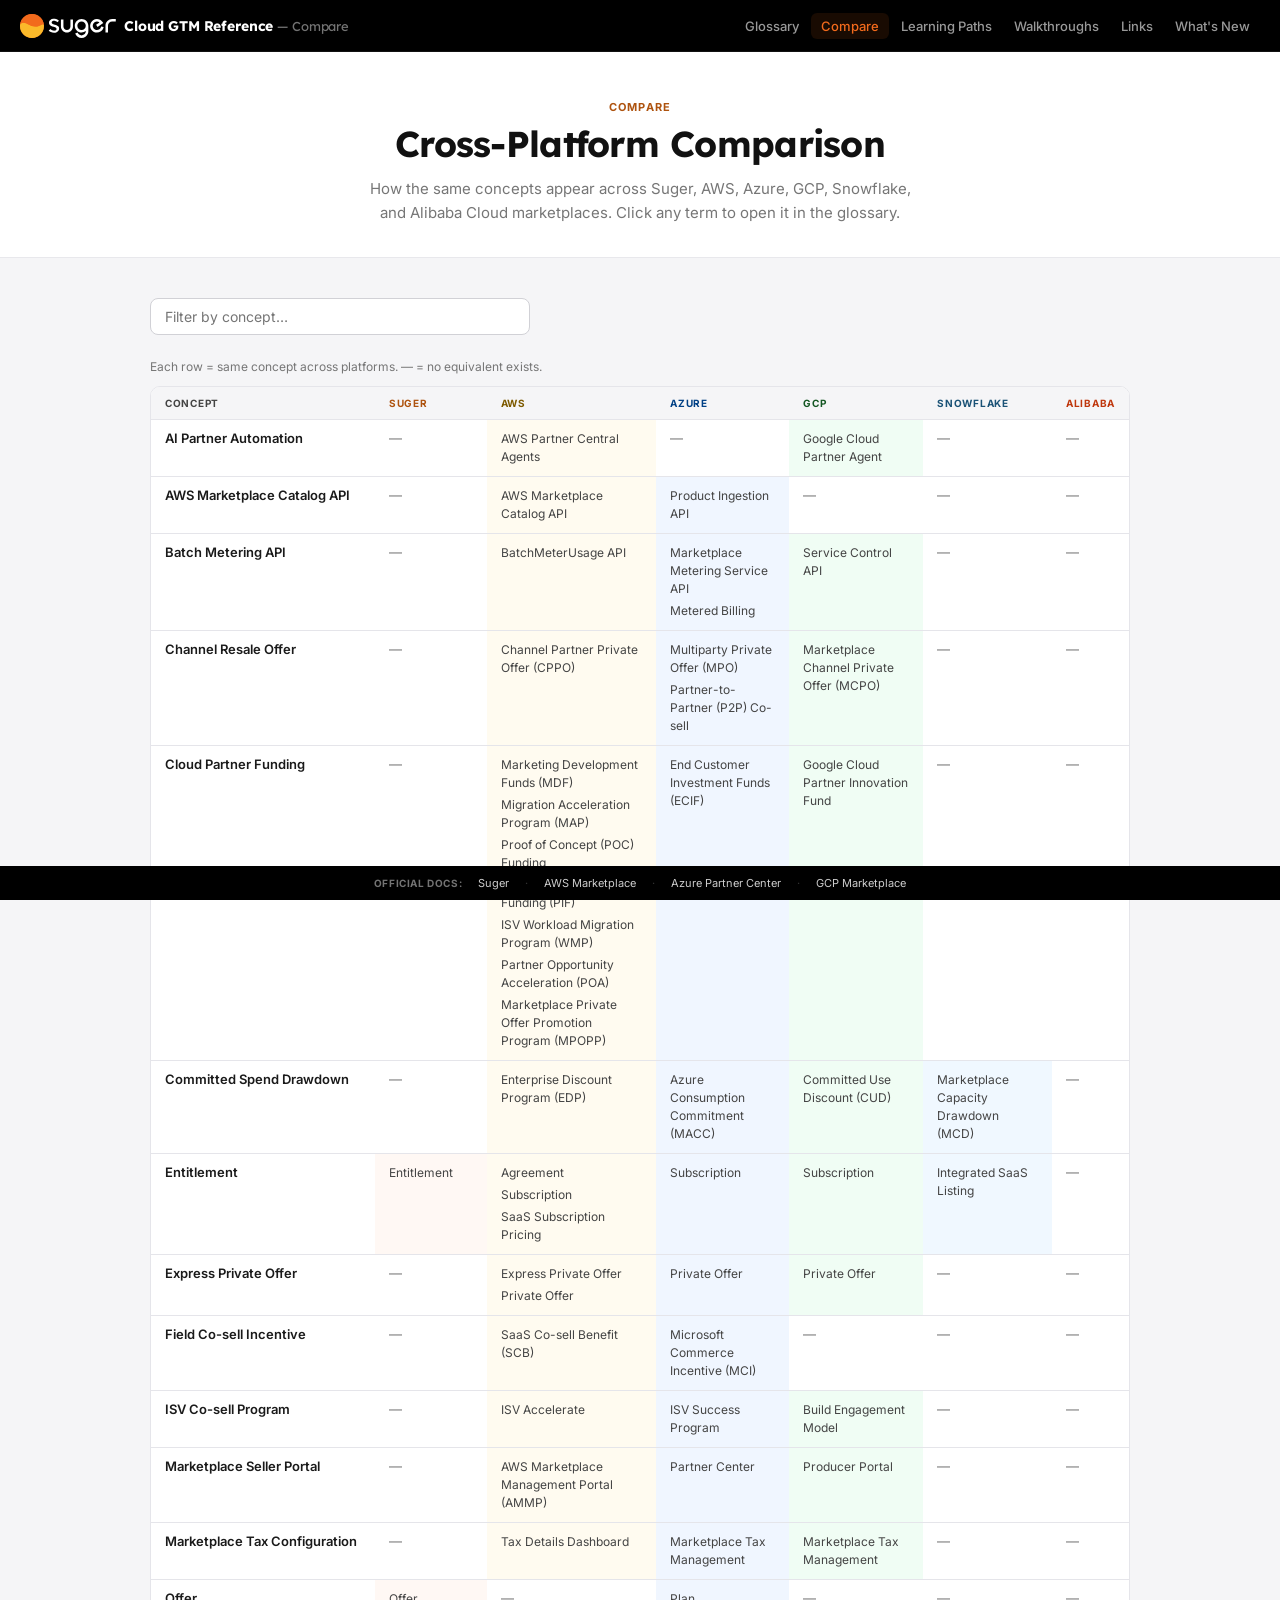
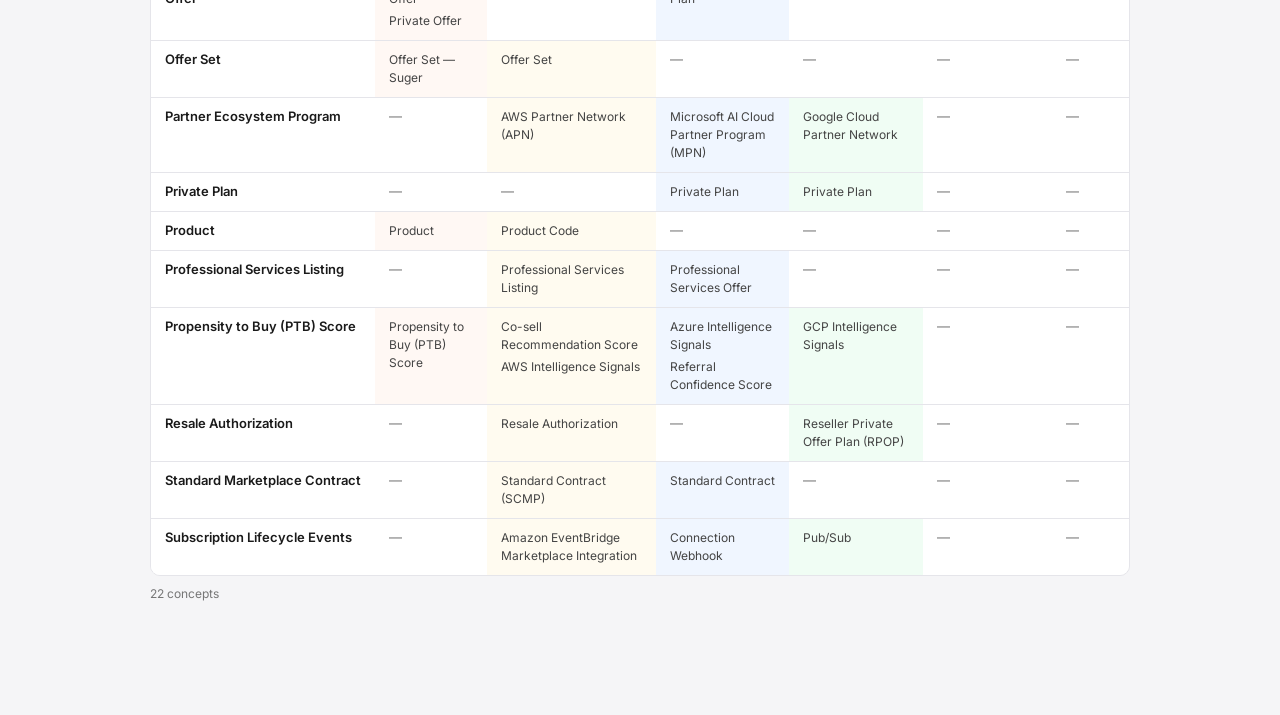
==== commit a77a7268: "Mobile touch-target & Compare-table pass" ====
--- a/comparison/index.html
+++ b/comparison/index.html
@@ -5,10 +5,19 @@
         <link rel="icon" type="image/svg+xml" href="../favicon.svg">
         <meta name="viewport" content="width=device-width, initial-scale=1.0" />
         <title>Cloud GTM Reference — Compare</title>
+        <meta name="description" content="Side-by-side comparison of equivalent cloud marketplace terms across AWS, Azure, GCP, Snowflake, and Alibaba. Find the right term for every platform.">
+        <meta property="og:title" content="Cloud GTM Reference — Compare">
+        <meta property="og:description" content="Side-by-side comparison of equivalent cloud marketplace terms across AWS, Azure, GCP, Snowflake, and Alibaba. Find the right term for every platform.">
+        <meta property="og:url" content="https://gelogabz.github.io/marketplaceglossary-prototype-gelobaring/comparison/">
+        <meta property="og:type" content="website">
+        <meta property="og:site_name" content="Suger Cloud GTM Reference">
+        <link rel="canonical" href="https://gelogabz.github.io/marketplaceglossary-prototype-gelobaring/comparison/">
+        <script type="application/ld+json">{"@context":"https://schema.org","@type":"WebPage","name":"Cloud GTM Reference — Compare","description":"Side-by-side comparison of equivalent cloud marketplace terms across AWS, Azure, GCP, Snowflake, and Alibaba.","url":"https://gelogabz.github.io/marketplaceglossary-prototype-gelobaring/comparison/","isPartOf":{"@type":"WebSite","url":"https://gelogabz.github.io/marketplaceglossary-prototype-gelobaring/","name":"Suger Cloud GTM Reference"}}</script>
         <link rel="stylesheet" href="../styles.css" />
         <link rel="stylesheet" href="comparison.css" />
     </head>
     <body>
+        <noscript><div style="font-family:sans-serif;max-width:640px;margin:60px auto;padding:20px;line-height:1.6;color:#333"><h2 style="margin-top:0">Suger Cloud GTM Reference</h2><p>This site requires JavaScript. Please enable it in your browser to use the glossary, compare table, learning paths, walkthroughs, and more.</p><p><strong>Pages:</strong> <a href="https://gelogabz.github.io/marketplaceglossary-prototype-gelobaring/">Glossary</a> · <a href="https://gelogabz.github.io/marketplaceglossary-prototype-gelobaring/comparison/">Compare</a> · <a href="https://gelogabz.github.io/marketplaceglossary-prototype-gelobaring/learning-paths/">Learning Paths</a> · <a href="https://gelogabz.github.io/marketplaceglossary-prototype-gelobaring/walkthroughs/">Walkthroughs</a> · <a href="https://gelogabz.github.io/marketplaceglossary-prototype-gelobaring/links/">Links</a> · <a href="https://gelogabz.github.io/marketplaceglossary-prototype-gelobaring/whats-new/">What's New</a></p></div></noscript>
         <nav class="topnav" aria-label="Site navigation">
             <div class="topnav-inner">
                 <a href="../index.html" class="topnav-brand">
@@ -78,6 +87,7 @@
                     autocomplete="off"
                     spellcheck="false"
                 />
+                <p class="compare-legend">Each row = same concept across platforms. — = no equivalent exists.</p>
                 <div id="compareTable"></div>
             </div>
         </div>
--- a/styles.css
+++ b/styles.css
@@ -1471,6 +1471,9 @@
     font-family: inherit;
     font-weight: 500;
     padding: 5px 13px;
+    min-height: 44px;
+    display: inline-flex;
+    align-items: center;
     border-radius: 20px;
     border: 1.5px solid var(--gray-200);
     background: var(--white);
--- a/comparison/comparison.css
+++ b/comparison/comparison.css
@@ -79,6 +79,7 @@
     overflow-x: auto;
     border-radius: 10px;
     border: 1px solid var(--gray-100);
+    position: relative;
 }
 
 .compare-table {
@@ -97,11 +98,18 @@
     text-align: left;
     background: var(--bg);
     white-space: nowrap;
+    position: sticky;
+    top: 0;
+    z-index: 2;
 }
 
 .compare-th-concept {
     min-width: 200px;
     color: var(--gray-700);
+    position: sticky;
+    left: 0;
+    z-index: 3;
+    box-shadow: 2px 0 4px rgba(0, 0, 0, 0.05);
 }
 
 .compare-th-suger {
@@ -134,11 +142,30 @@
     color: var(--gray-900);
     font-size: 13px;
     white-space: nowrap;
+    position: sticky;
+    left: 0;
+    z-index: 1;
+    background: var(--white);
+    box-shadow: 2px 0 4px rgba(0, 0, 0, 0.05);
 }
 
 .compare-cell--absent {
-    color: var(--gray-200);
+    color: var(--gray-400);
     font-size: 13px;
+}
+
+.compare-table tbody tr:hover td {
+    background-image: linear-gradient(rgba(0, 0, 0, 0.025), rgba(0, 0, 0, 0.025));
+}
+
+.compare-table tbody tr:hover .compare-concept {
+    background: #f5f5f8;
+}
+
+.compare-legend {
+    font-size: 12px;
+    color: var(--gray-400);
+    margin-bottom: 0.75rem;
 }
 
 .compare-cell--suger {
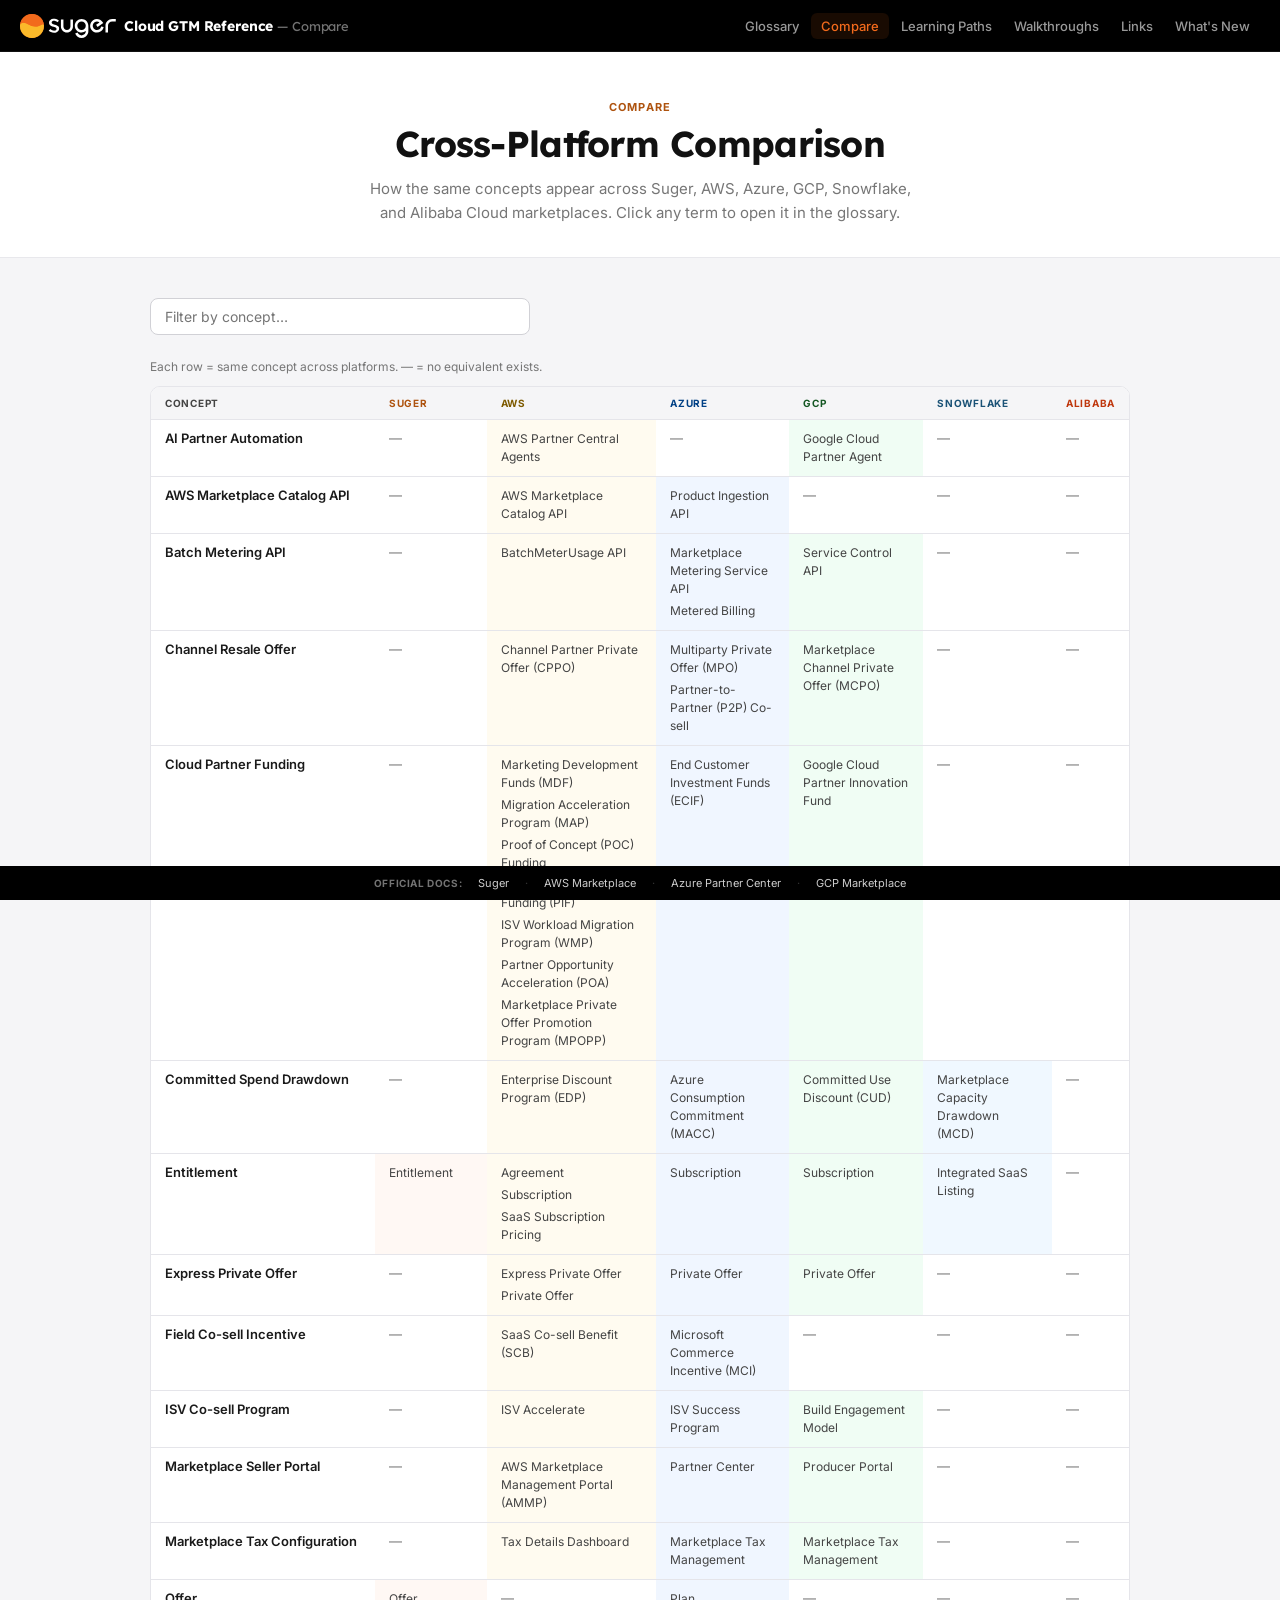
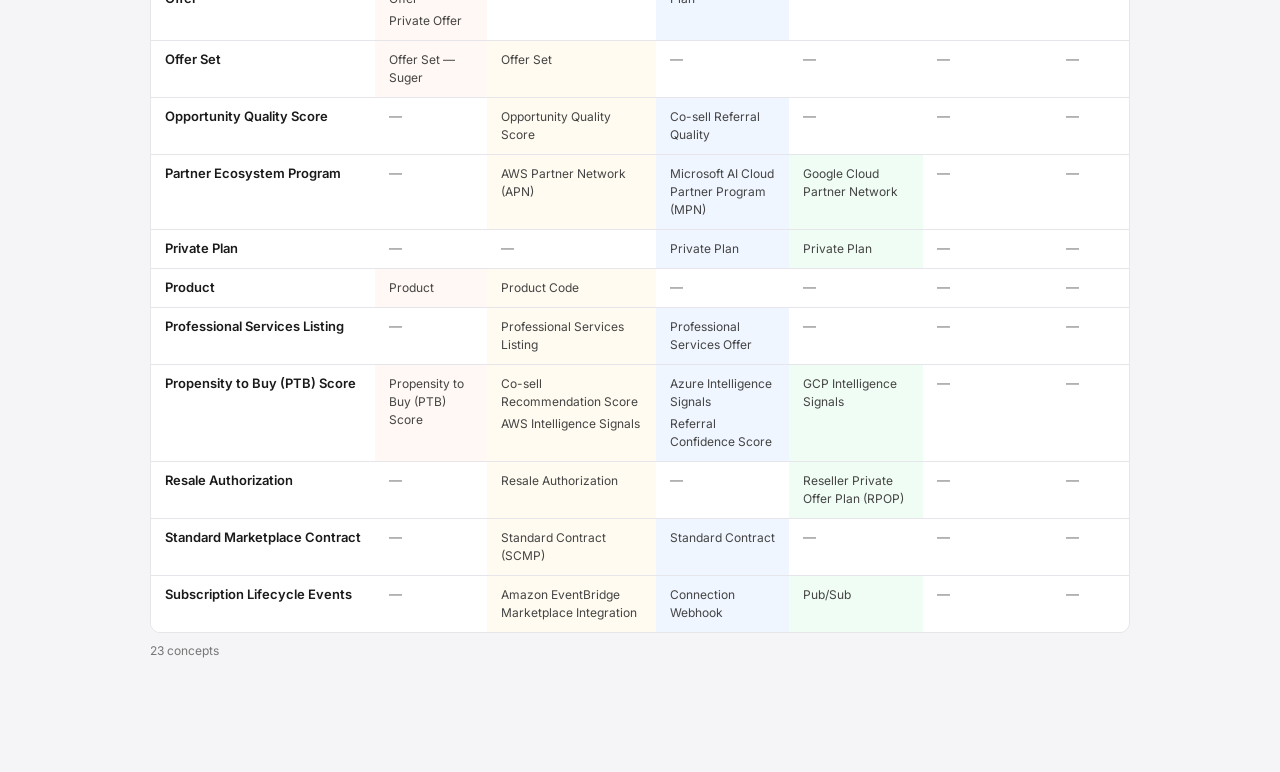
==== commit 3825c544: "Added net new terms for this week + formatter" ====
--- a/comparison/index.html
+++ b/comparison/index.html
@@ -2,22 +2,97 @@
 <html lang="en">
     <head>
         <meta charset="UTF-8" />
-        <link rel="icon" type="image/svg+xml" href="../favicon.svg">
+        <link rel="icon" type="image/svg+xml" href="../favicon.svg" />
         <meta name="viewport" content="width=device-width, initial-scale=1.0" />
         <title>Cloud GTM Reference — Compare</title>
-        <meta name="description" content="Side-by-side comparison of equivalent cloud marketplace terms across AWS, Azure, GCP, Snowflake, and Alibaba. Find the right term for every platform.">
-        <meta property="og:title" content="Cloud GTM Reference — Compare">
-        <meta property="og:description" content="Side-by-side comparison of equivalent cloud marketplace terms across AWS, Azure, GCP, Snowflake, and Alibaba. Find the right term for every platform.">
-        <meta property="og:url" content="https://gelogabz.github.io/marketplaceglossary-prototype-gelobaring/comparison/">
-        <meta property="og:type" content="website">
-        <meta property="og:site_name" content="Suger Cloud GTM Reference">
-        <link rel="canonical" href="https://gelogabz.github.io/marketplaceglossary-prototype-gelobaring/comparison/">
-        <script type="application/ld+json">{"@context":"https://schema.org","@type":"WebPage","name":"Cloud GTM Reference — Compare","description":"Side-by-side comparison of equivalent cloud marketplace terms across AWS, Azure, GCP, Snowflake, and Alibaba.","url":"https://gelogabz.github.io/marketplaceglossary-prototype-gelobaring/comparison/","isPartOf":{"@type":"WebSite","url":"https://gelogabz.github.io/marketplaceglossary-prototype-gelobaring/","name":"Suger Cloud GTM Reference"}}</script>
+        <meta
+            name="description"
+            content="Side-by-side comparison of equivalent cloud marketplace terms across AWS, Azure, GCP, Snowflake, and Alibaba. Find the right term for every platform."
+        />
+        <meta property="og:title" content="Cloud GTM Reference — Compare" />
+        <meta
+            property="og:description"
+            content="Side-by-side comparison of equivalent cloud marketplace terms across AWS, Azure, GCP, Snowflake, and Alibaba. Find the right term for every platform."
+        />
+        <meta
+            property="og:url"
+            content="https://gelogabz.github.io/marketplaceglossary-prototype-gelobaring/comparison/"
+        />
+        <meta property="og:type" content="website" />
+        <meta property="og:site_name" content="Suger Cloud GTM Reference" />
+        <link
+            rel="canonical"
+            href="https://gelogabz.github.io/marketplaceglossary-prototype-gelobaring/comparison/"
+        />
+        <script type="application/ld+json">
+            {
+                "@context": "https://schema.org",
+                "@type": "WebPage",
+                "name": "Cloud GTM Reference — Compare",
+                "description": "Side-by-side comparison of equivalent cloud marketplace terms across AWS, Azure, GCP, Snowflake, and Alibaba.",
+                "url": "https://gelogabz.github.io/marketplaceglossary-prototype-gelobaring/comparison/",
+                "isPartOf": {
+                    "@type": "WebSite",
+                    "url": "https://gelogabz.github.io/marketplaceglossary-prototype-gelobaring/",
+                    "name": "Suger Cloud GTM Reference"
+                }
+            }
+        </script>
         <link rel="stylesheet" href="../styles.css" />
         <link rel="stylesheet" href="comparison.css" />
     </head>
     <body>
-        <noscript><div style="font-family:sans-serif;max-width:640px;margin:60px auto;padding:20px;line-height:1.6;color:#333"><h2 style="margin-top:0">Suger Cloud GTM Reference</h2><p>This site requires JavaScript. Please enable it in your browser to use the glossary, compare table, learning paths, walkthroughs, and more.</p><p><strong>Pages:</strong> <a href="https://gelogabz.github.io/marketplaceglossary-prototype-gelobaring/">Glossary</a> · <a href="https://gelogabz.github.io/marketplaceglossary-prototype-gelobaring/comparison/">Compare</a> · <a href="https://gelogabz.github.io/marketplaceglossary-prototype-gelobaring/learning-paths/">Learning Paths</a> · <a href="https://gelogabz.github.io/marketplaceglossary-prototype-gelobaring/walkthroughs/">Walkthroughs</a> · <a href="https://gelogabz.github.io/marketplaceglossary-prototype-gelobaring/links/">Links</a> · <a href="https://gelogabz.github.io/marketplaceglossary-prototype-gelobaring/whats-new/">What's New</a></p></div></noscript>
+        <noscript
+            ><div
+                style="
+                    font-family: sans-serif;
+                    max-width: 640px;
+                    margin: 60px auto;
+                    padding: 20px;
+                    line-height: 1.6;
+                    color: #333;
+                "
+            >
+                <h2 style="margin-top: 0">Suger Cloud GTM Reference</h2>
+                <p>
+                    This site requires JavaScript. Please enable it in your
+                    browser to use the glossary, compare table, learning paths,
+                    walkthroughs, and more.
+                </p>
+                <p>
+                    <strong>Pages:</strong>
+                    <a
+                        href="https://gelogabz.github.io/marketplaceglossary-prototype-gelobaring/"
+                        >Glossary</a
+                    >
+                    ·
+                    <a
+                        href="https://gelogabz.github.io/marketplaceglossary-prototype-gelobaring/comparison/"
+                        >Compare</a
+                    >
+                    ·
+                    <a
+                        href="https://gelogabz.github.io/marketplaceglossary-prototype-gelobaring/learning-paths/"
+                        >Learning Paths</a
+                    >
+                    ·
+                    <a
+                        href="https://gelogabz.github.io/marketplaceglossary-prototype-gelobaring/walkthroughs/"
+                        >Walkthroughs</a
+                    >
+                    ·
+                    <a
+                        href="https://gelogabz.github.io/marketplaceglossary-prototype-gelobaring/links/"
+                        >Links</a
+                    >
+                    ·
+                    <a
+                        href="https://gelogabz.github.io/marketplaceglossary-prototype-gelobaring/whats-new/"
+                        >What's New</a
+                    >
+                </p>
+            </div></noscript
+        >
         <nav class="topnav" aria-label="Site navigation">
             <div class="topnav-inner">
                 <a href="../index.html" class="topnav-brand">
@@ -26,24 +101,56 @@
                         icon paths omitted — see git history or CLAUDE.md for original paths
                     </svg>
                 -->
-                <svg
-                    class="brand-logo"
-                    width="96"
-                    height="24"
-                    viewBox="0 0 401 100"
-                    fill="none"
-                    xmlns="http://www.w3.org/2000/svg"
-                    aria-hidden="true"
-                >
-                    <path d="M50 100C77.6142 100 100 77.6143 100 50.0001C100 22.3859 77.6142 9.15527e-05 50 9.15527e-05C22.3858 9.15527e-05 0 22.3859 0 50.0001C0 77.6143 22.3858 100 50 100Z" fill="#F26A1C"/>
-                    <path d="M99.8033 45.5345C99.4755 41.8309 94.8317 41.8104 91.7517 43.8931C83.7681 49.2919 74.1412 52.4447 63.778 52.4447C53.5715 52.4447 44.0793 49.3865 36.1676 44.1366C27.0941 38.1156 16.0467 33.2802 6.25723 38.0496C5.81757 38.2638 5.37972 38.4812 4.94369 38.7016C2.30106 40.0376 0.45779 42.5849 0.196717 45.5345C0.0664982 47.0057 0 48.4952 0 50.0003C0 77.6145 22.3858 100 50 100C77.6142 100 100 77.6145 100 50.0003C100 48.4952 99.9335 47.0057 99.8033 45.5345Z" fill="#FBB92A"/>
-                    <path d="M99.7998 45.4001C99.3998 41.8001 94.7998 41.8001 91.7998 43.8001C83.7998 49.2001 74.1998 52.4001 63.7998 52.4001C53.5998 52.4001 44.0998 49.3001 36.1998 44.1001C27.0998 38.1001 15.9998 33.3001 6.2998 38.0001C5.8998 38.2001 5.3998 38.4001 4.9998 38.7001C2.3998 40.0001 0.599805 42.5001 0.299805 45.4001C2.4998 19.9001 23.8998 9.15527e-05 49.9998 9.15527e-05C76.0998 9.15527e-05 97.4998 20.0001 99.7998 45.4001Z" fill="#F26A1C"/>
-                    <path d="M142.281 78.0563C137.26 78.0563 132.762 77.2195 128.891 75.5458C125.335 74.0813 122.301 71.8846 120 69.1648L127.218 62.8885C129.31 65.0852 131.716 66.7589 134.331 67.8049C137.155 68.9556 140.189 69.5832 143.327 69.5832C144.687 69.5832 145.942 69.374 146.988 69.0602C148.139 68.7464 149.08 68.2234 149.917 67.5957C150.754 66.9681 151.382 66.1313 151.905 65.1898C152.428 64.2484 152.637 63.2023 152.637 62.1562C152.637 60.0641 151.8 58.3904 150.231 57.1352C149.394 56.5075 148.139 55.9845 146.465 55.3569C144.896 54.7292 142.804 54.1016 140.189 53.5786C136.318 52.5325 133.076 51.3819 130.565 50.1266C128.055 48.8713 126.067 47.4068 124.707 45.8378C123.557 44.5825 122.72 43.118 122.092 41.4443C121.464 39.7706 121.255 37.9923 121.255 36.1094C121.255 33.7035 121.778 31.5068 122.824 29.6239C123.87 27.6364 125.335 25.9627 127.218 24.4982C129.101 23.0337 131.297 21.8831 133.808 21.1508C136.318 20.4186 139.038 20.0002 141.758 20.0002C144.582 20.0002 147.407 20.314 150.022 21.0462C152.637 21.5692 155.148 22.6153 157.449 23.8706C159.436 25.0212 161.215 26.3811 162.679 27.8456L156.507 34.6449C155.252 33.5989 153.997 32.5528 152.532 31.716C150.859 30.6699 149.08 29.8331 147.302 29.1008C145.524 28.4732 143.745 28.0548 142.176 28.0548C140.712 28.0548 139.352 28.1594 138.201 28.4732C136.946 28.787 135.9 29.2055 135.063 29.8331C134.226 30.4607 133.494 31.193 133.076 32.1344C132.553 33.0759 132.343 34.1219 132.343 35.2726C132.448 36.4232 132.657 37.3647 133.18 38.2015C133.703 39.143 134.331 39.8752 135.168 40.5029C136.109 41.0259 137.26 41.6535 139.038 42.3858C140.712 43.0134 142.909 43.7456 145.524 44.2687C148.976 45.2101 152.009 46.2562 154.311 47.4068C156.612 48.5575 158.39 49.8128 159.75 51.2772C161.11 52.5325 161.947 53.8924 162.47 55.5661C162.993 57.2398 163.307 59.0181 163.307 61.1102C163.307 64.353 162.365 67.1773 160.587 69.7924C158.809 72.303 156.194 74.3951 153.055 75.8596C150.022 77.3241 146.361 78.0563 142.281 78.0563Z" fill="white"/>
-                    <path fill-rule="evenodd" clip-rule="evenodd" d="M181.417 22.6414V52.2252C181.417 60.3202 187.966 66.87 196.061 66.87C204.156 66.87 210.706 60.3202 210.706 52.2252V22.6414H221.167V52.2252C221.167 66.0974 209.934 77.3306 196.061 77.3306C182.189 77.3306 170.956 66.0974 170.956 52.2252V22.6414H181.417Z" fill="white"/>
-                    <path fill-rule="evenodd" clip-rule="evenodd" d="M257.165 20.7259C241.508 20.7259 228.816 33.4181 228.816 49.0748C228.816 64.7315 241.508 77.4238 257.165 77.4238C263.833 77.4238 269.964 75.1215 274.805 71.2685V71.6512C274.805 73.852 274.462 75.8834 273.814 77.539L273.792 77.597L273.77 77.6556C271.277 84.4926 264.775 89.2911 257.165 89.2911C249.584 89.2911 243.054 84.4136 240.553 77.6363L230.506 81.344C234.485 92.1262 244.887 100 257.165 100C269.393 100 279.808 92.2833 283.81 81.3822C285.027 78.2465 285.514 74.8652 285.514 71.6512V47.5862H285.476C284.701 32.6215 272.322 20.7259 257.165 20.7259ZM239.525 49.0748C239.525 39.3325 247.423 31.4349 257.165 31.4349C266.907 31.4349 274.805 39.3325 274.805 49.0748C274.805 58.8171 266.907 66.7148 257.165 66.7148C247.423 66.7148 239.525 58.8171 239.525 49.0748Z" fill="white"/>
-                    <path fill-rule="evenodd" clip-rule="evenodd" d="M311.372 34.6025C303.435 40.1603 301.482 51.2328 307.04 59.1702C312.598 67.1076 323.67 69.0599 331.608 63.5021C335.517 60.765 338.124 56.6716 338.925 52.1267L349.472 53.9863C348.168 61.3779 343.944 67.9374 337.75 72.2744C324.968 81.2246 307.218 78.0948 298.268 65.3126C289.317 52.5304 292.447 34.7804 305.229 25.8302C318.012 16.88 335.762 20.0098 344.712 32.792L347.783 37.1782L323.962 53.8581L317.819 45.0858L332.182 35.0291C326.238 30.5238 317.782 30.1138 311.372 34.6025Z" fill="white"/>
-                    <path fill-rule="evenodd" clip-rule="evenodd" d="M384.946 31.1864C375.387 31.1864 367.581 38.9915 367.581 48.551V77.5622H357.121V48.551C357.121 33.2143 369.609 20.7259 384.946 20.7259H400.062V31.1864H384.946Z" fill="white"/>
-                </svg>
+                    <svg
+                        class="brand-logo"
+                        width="96"
+                        height="24"
+                        viewBox="0 0 401 100"
+                        fill="none"
+                        xmlns="http://www.w3.org/2000/svg"
+                        aria-hidden="true"
+                    >
+                        <path
+                            d="M50 100C77.6142 100 100 77.6143 100 50.0001C100 22.3859 77.6142 9.15527e-05 50 9.15527e-05C22.3858 9.15527e-05 0 22.3859 0 50.0001C0 77.6143 22.3858 100 50 100Z"
+                            fill="#F26A1C"
+                        />
+                        <path
+                            d="M99.8033 45.5345C99.4755 41.8309 94.8317 41.8104 91.7517 43.8931C83.7681 49.2919 74.1412 52.4447 63.778 52.4447C53.5715 52.4447 44.0793 49.3865 36.1676 44.1366C27.0941 38.1156 16.0467 33.2802 6.25723 38.0496C5.81757 38.2638 5.37972 38.4812 4.94369 38.7016C2.30106 40.0376 0.45779 42.5849 0.196717 45.5345C0.0664982 47.0057 0 48.4952 0 50.0003C0 77.6145 22.3858 100 50 100C77.6142 100 100 77.6145 100 50.0003C100 48.4952 99.9335 47.0057 99.8033 45.5345Z"
+                            fill="#FBB92A"
+                        />
+                        <path
+                            d="M99.7998 45.4001C99.3998 41.8001 94.7998 41.8001 91.7998 43.8001C83.7998 49.2001 74.1998 52.4001 63.7998 52.4001C53.5998 52.4001 44.0998 49.3001 36.1998 44.1001C27.0998 38.1001 15.9998 33.3001 6.2998 38.0001C5.8998 38.2001 5.3998 38.4001 4.9998 38.7001C2.3998 40.0001 0.599805 42.5001 0.299805 45.4001C2.4998 19.9001 23.8998 9.15527e-05 49.9998 9.15527e-05C76.0998 9.15527e-05 97.4998 20.0001 99.7998 45.4001Z"
+                            fill="#F26A1C"
+                        />
+                        <path
+                            d="M142.281 78.0563C137.26 78.0563 132.762 77.2195 128.891 75.5458C125.335 74.0813 122.301 71.8846 120 69.1648L127.218 62.8885C129.31 65.0852 131.716 66.7589 134.331 67.8049C137.155 68.9556 140.189 69.5832 143.327 69.5832C144.687 69.5832 145.942 69.374 146.988 69.0602C148.139 68.7464 149.08 68.2234 149.917 67.5957C150.754 66.9681 151.382 66.1313 151.905 65.1898C152.428 64.2484 152.637 63.2023 152.637 62.1562C152.637 60.0641 151.8 58.3904 150.231 57.1352C149.394 56.5075 148.139 55.9845 146.465 55.3569C144.896 54.7292 142.804 54.1016 140.189 53.5786C136.318 52.5325 133.076 51.3819 130.565 50.1266C128.055 48.8713 126.067 47.4068 124.707 45.8378C123.557 44.5825 122.72 43.118 122.092 41.4443C121.464 39.7706 121.255 37.9923 121.255 36.1094C121.255 33.7035 121.778 31.5068 122.824 29.6239C123.87 27.6364 125.335 25.9627 127.218 24.4982C129.101 23.0337 131.297 21.8831 133.808 21.1508C136.318 20.4186 139.038 20.0002 141.758 20.0002C144.582 20.0002 147.407 20.314 150.022 21.0462C152.637 21.5692 155.148 22.6153 157.449 23.8706C159.436 25.0212 161.215 26.3811 162.679 27.8456L156.507 34.6449C155.252 33.5989 153.997 32.5528 152.532 31.716C150.859 30.6699 149.08 29.8331 147.302 29.1008C145.524 28.4732 143.745 28.0548 142.176 28.0548C140.712 28.0548 139.352 28.1594 138.201 28.4732C136.946 28.787 135.9 29.2055 135.063 29.8331C134.226 30.4607 133.494 31.193 133.076 32.1344C132.553 33.0759 132.343 34.1219 132.343 35.2726C132.448 36.4232 132.657 37.3647 133.18 38.2015C133.703 39.143 134.331 39.8752 135.168 40.5029C136.109 41.0259 137.26 41.6535 139.038 42.3858C140.712 43.0134 142.909 43.7456 145.524 44.2687C148.976 45.2101 152.009 46.2562 154.311 47.4068C156.612 48.5575 158.39 49.8128 159.75 51.2772C161.11 52.5325 161.947 53.8924 162.47 55.5661C162.993 57.2398 163.307 59.0181 163.307 61.1102C163.307 64.353 162.365 67.1773 160.587 69.7924C158.809 72.303 156.194 74.3951 153.055 75.8596C150.022 77.3241 146.361 78.0563 142.281 78.0563Z"
+                            fill="white"
+                        />
+                        <path
+                            fill-rule="evenodd"
+                            clip-rule="evenodd"
+                            d="M181.417 22.6414V52.2252C181.417 60.3202 187.966 66.87 196.061 66.87C204.156 66.87 210.706 60.3202 210.706 52.2252V22.6414H221.167V52.2252C221.167 66.0974 209.934 77.3306 196.061 77.3306C182.189 77.3306 170.956 66.0974 170.956 52.2252V22.6414H181.417Z"
+                            fill="white"
+                        />
+                        <path
+                            fill-rule="evenodd"
+                            clip-rule="evenodd"
+                            d="M257.165 20.7259C241.508 20.7259 228.816 33.4181 228.816 49.0748C228.816 64.7315 241.508 77.4238 257.165 77.4238C263.833 77.4238 269.964 75.1215 274.805 71.2685V71.6512C274.805 73.852 274.462 75.8834 273.814 77.539L273.792 77.597L273.77 77.6556C271.277 84.4926 264.775 89.2911 257.165 89.2911C249.584 89.2911 243.054 84.4136 240.553 77.6363L230.506 81.344C234.485 92.1262 244.887 100 257.165 100C269.393 100 279.808 92.2833 283.81 81.3822C285.027 78.2465 285.514 74.8652 285.514 71.6512V47.5862H285.476C284.701 32.6215 272.322 20.7259 257.165 20.7259ZM239.525 49.0748C239.525 39.3325 247.423 31.4349 257.165 31.4349C266.907 31.4349 274.805 39.3325 274.805 49.0748C274.805 58.8171 266.907 66.7148 257.165 66.7148C247.423 66.7148 239.525 58.8171 239.525 49.0748Z"
+                            fill="white"
+                        />
+                        <path
+                            fill-rule="evenodd"
+                            clip-rule="evenodd"
+                            d="M311.372 34.6025C303.435 40.1603 301.482 51.2328 307.04 59.1702C312.598 67.1076 323.67 69.0599 331.608 63.5021C335.517 60.765 338.124 56.6716 338.925 52.1267L349.472 53.9863C348.168 61.3779 343.944 67.9374 337.75 72.2744C324.968 81.2246 307.218 78.0948 298.268 65.3126C289.317 52.5304 292.447 34.7804 305.229 25.8302C318.012 16.88 335.762 20.0098 344.712 32.792L347.783 37.1782L323.962 53.8581L317.819 45.0858L332.182 35.0291C326.238 30.5238 317.782 30.1138 311.372 34.6025Z"
+                            fill="white"
+                        />
+                        <path
+                            fill-rule="evenodd"
+                            clip-rule="evenodd"
+                            d="M384.946 31.1864C375.387 31.1864 367.581 38.9915 367.581 48.551V77.5622H357.121V48.551C357.121 33.2143 369.609 20.7259 384.946 20.7259H400.062V31.1864H384.946Z"
+                            fill="white"
+                        />
+                    </svg>
                     <span class="brand-text"
                         >Cloud GTM Reference<span class="brand-page">
                             — Compare</span
@@ -87,7 +194,10 @@
                     autocomplete="off"
                     spellcheck="false"
                 />
-                <p class="compare-legend">Each row = same concept across platforms. — = no equivalent exists.</p>
+                <p class="compare-legend">
+                    Each row = same concept across platforms. — = no equivalent
+                    exists.
+                </p>
                 <div id="compareTable"></div>
             </div>
         </div>
--- a/styles.css
+++ b/styles.css
@@ -160,16 +160,19 @@
     gap: 8px;
 }
 
+.sidebar-search-wrap {
+    margin-bottom: 10px;
+}
+
 .search-bar {
-    flex: 1;
-    min-width: 0;
-    padding: 7px 12px;
-    font-size: 14px;
+    width: 100%;
+    padding: 7px 10px;
+    font-size: 13px;
     font-family: inherit;
-    border: 1px solid rgba(255, 255, 255, 0.15);
-    border-radius: 8px;
-    background: rgba(255, 255, 255, 0.08);
-    color: var(--white);
+    border: 1px solid var(--gray-200);
+    border-radius: 7px;
+    background: var(--bg);
+    color: var(--gray-900);
     outline: none;
     -webkit-appearance: none;
     appearance: none;
@@ -179,12 +182,13 @@
 }
 
 .search-bar::placeholder {
-    color: rgba(255, 255, 255, 0.55);
+    color: var(--gray-400);
 }
 
 .search-bar:focus {
-    border-color: rgba(255, 255, 255, 0.32);
-    background: rgba(255, 255, 255, 0.13);
+    border-color: #888;
+    background: var(--white);
+    box-shadow: 0 0 0 3px rgba(0, 0, 0, 0.05);
 }
 
 .topnav-links {
@@ -479,6 +483,31 @@
     color: #5020cc;
 }
 
+/* ---- Learning path level badges ------------------------------------------- */
+
+.level-badge {
+    font-size: 10px;
+    font-weight: 700;
+    padding: 3px 8px;
+    border-radius: 99px;
+    white-space: nowrap;
+    flex-shrink: 0;
+    text-transform: capitalize;
+}
+
+.l-beginner {
+    background: #e3f8f1;
+    color: #088a60;
+}
+.l-intermediate {
+    background: #fff3e0;
+    color: var(--orange-text);
+}
+.l-advanced {
+    background: #ede9ff;
+    color: #5020cc;
+}
+
 /* ---- Card header ---------------------------------------------------------- */
 
 .card-header {
@@ -604,11 +633,85 @@
 
 /* ---- Empty state ---------------------------------------------------------- */
 
+/* ---- Glossary hero --------------------------------------------------------- */
+
+.glossary-hero {
+    margin-top: var(--topnav-h);
+    background: var(--white);
+    border-bottom: 1px solid var(--gray-100);
+    padding: 3rem 2rem 2.5rem;
+    text-align: center;
+}
+
+.glossary-hero + .layout {
+    margin-top: 0;
+}
+
+@media (max-width: 767px) {
+    .glossary-hero + .layout {
+        margin-top: var(--topnav-h);
+    }
+}
+
+.glossary-hero-eyebrow {
+    font-family: "Inter", sans-serif;
+    font-size: 12px;
+    font-weight: 600;
+    text-transform: uppercase;
+    letter-spacing: 0.08em;
+    color: var(--orange-text);
+    margin-bottom: 0.5rem;
+}
+
+.glossary-hero-title {
+    font-family: "Lexend", sans-serif;
+    font-size: clamp(1.5rem, 3vw, 2rem);
+    font-weight: 700;
+    color: var(--gray-900);
+    letter-spacing: -0.03em;
+    margin: 0 0 0.75rem;
+    line-height: 1.2;
+}
+
+.glossary-hero-sub {
+    font-family: "Inter", sans-serif;
+    font-size: 15px;
+    color: var(--gray-700);
+    line-height: 1.65;
+    max-width: 540px;
+    margin: 0 auto;
+}
+
+.glossary-hero.hidden {
+    display: none;
+}
+
+/* ---- No results ------------------------------------------------------------ */
+
 .no-results {
     text-align: center;
     padding: 3rem;
     color: var(--gray-400);
     font-size: 14px;
+}
+
+.no-results-clear-btn {
+    display: inline-block;
+    margin-top: 12px;
+    padding: 6px 14px;
+    font-size: 13px;
+    font-weight: 500;
+    font-family: inherit;
+    color: var(--orange-text);
+    background: none;
+    border: 1px solid rgba(174, 83, 15, 0.3);
+    border-radius: 6px;
+    cursor: pointer;
+    transition: background 0.12s;
+}
+
+.no-results-clear-btn:hover {
+    background: rgba(242, 106, 28, 0.07);
 }
 
 /* ---- Right sidebar -------------------------------------------------------- */
@@ -940,7 +1043,29 @@
 /* ---- Responsive ----------------------------------------------------------- */
 
 @media (max-width: 767px) {
+    .glossary-hero {
+        display: none;
+    }
+
+    /* Stack layout vertically so search strip sits above content */
+    .layout {
+        flex-direction: column;
+    }
+
+    /* Sidebar becomes a full-width search-only strip */
     .sidebar-left {
+        width: 100%;
+        height: auto;
+        position: static;
+        border-right: none;
+        border-bottom: 1px solid var(--gray-100);
+        padding: 10px 1rem;
+        overflow: visible;
+        flex-shrink: 0;
+    }
+
+    /* Hide everything in sidebar except the search input */
+    .sidebar-left .sidebar-nav > *:not(.sidebar-search-wrap) {
         display: none;
     }
 
@@ -968,65 +1093,8 @@
         padding: 11px 16px;
     }
 
-    /* Search toggle */
-    .search-toggle-btn {
-        display: inline-flex;
-        align-items: center;
-        justify-content: center;
-        width: 34px;
-        height: 34px;
-        border-radius: 8px;
-        border: 1px solid rgba(255, 255, 255, 0.15);
-        background: rgba(255, 255, 255, 0.08);
-        color: rgba(255, 255, 255, 0.7);
-        cursor: pointer;
-        flex-shrink: 0;
-        transition:
-            background 0.12s,
-            color 0.12s;
-    }
-
-    .search-toggle-btn:hover,
-    .search-toggle-btn[aria-expanded="true"] {
-        background: rgba(255, 255, 255, 0.13);
-        color: var(--white);
-    }
-
-    /* Align search-toggle + filter-btn to the right on mobile */
     .topnav-center {
         justify-content: flex-end;
-    }
-
-    /* Hide actual search bar on mobile by default */
-    .search-bar {
-        display: none;
-    }
-
-    /* Search open state: show search bar, fill available width */
-    .topnav.search-open .topnav-center {
-        justify-content: flex-start;
-    }
-
-    .topnav.search-open .search-bar {
-        display: block;
-        flex: 1;
-        min-width: 0;
-    }
-
-    /* Change toggle icon to X appearance when open */
-    .topnav.search-open .search-toggle-btn {
-        border-color: rgba(255, 255, 255, 0.25);
-        background: rgba(255, 255, 255, 0.12);
-        color: var(--white);
-    }
-
-    /* Hide brand text + nav links when search open to give search bar max space */
-    .topnav.search-open .brand-text {
-        display: none;
-    }
-
-    .topnav.search-open .topnav-links {
-        display: none;
     }
 
     /* Hamburger button */
--- a/comparison/comparison.css
+++ b/comparison/comparison.css
@@ -155,7 +155,10 @@
 }
 
 .compare-table tbody tr:hover td {
-    background-image: linear-gradient(rgba(0, 0, 0, 0.025), rgba(0, 0, 0, 0.025));
+    background-image: linear-gradient(
+        rgba(0, 0, 0, 0.025),
+        rgba(0, 0, 0, 0.025)
+    );
 }
 
 .compare-table tbody tr:hover .compare-concept {
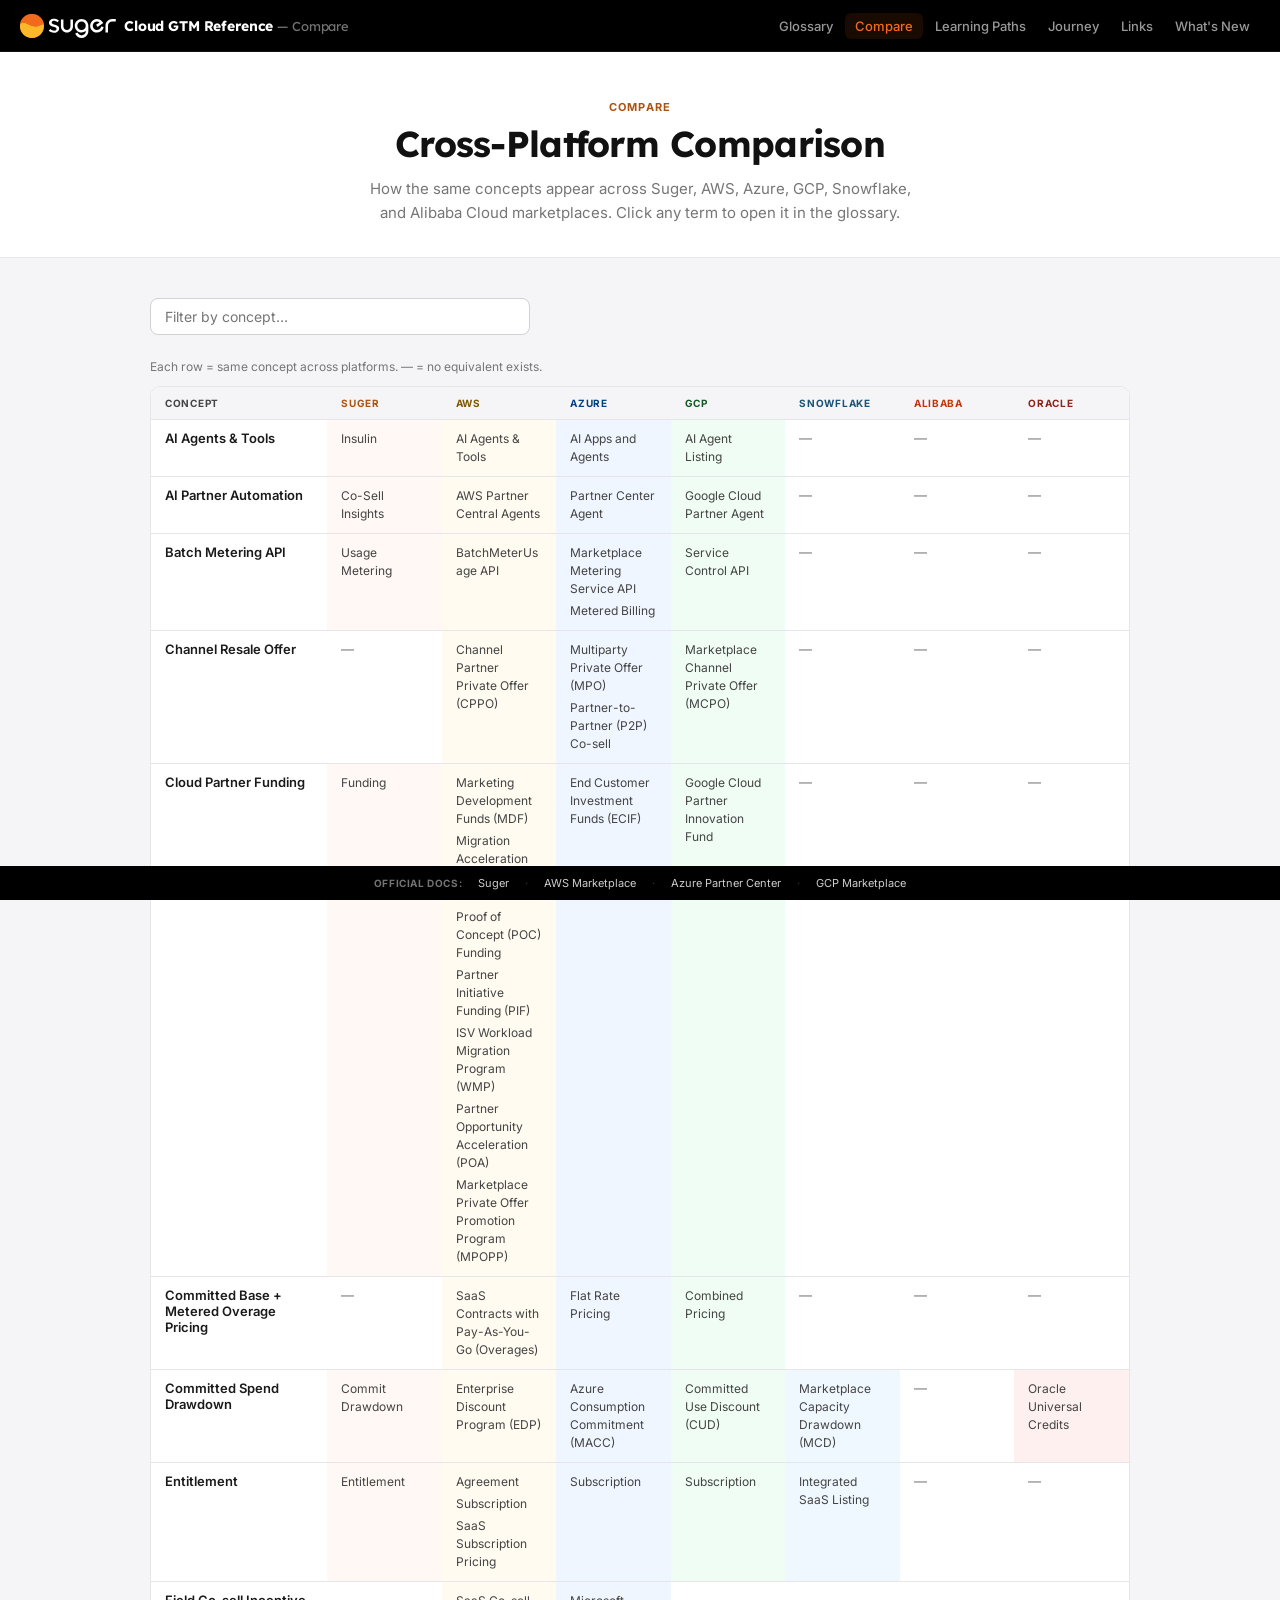
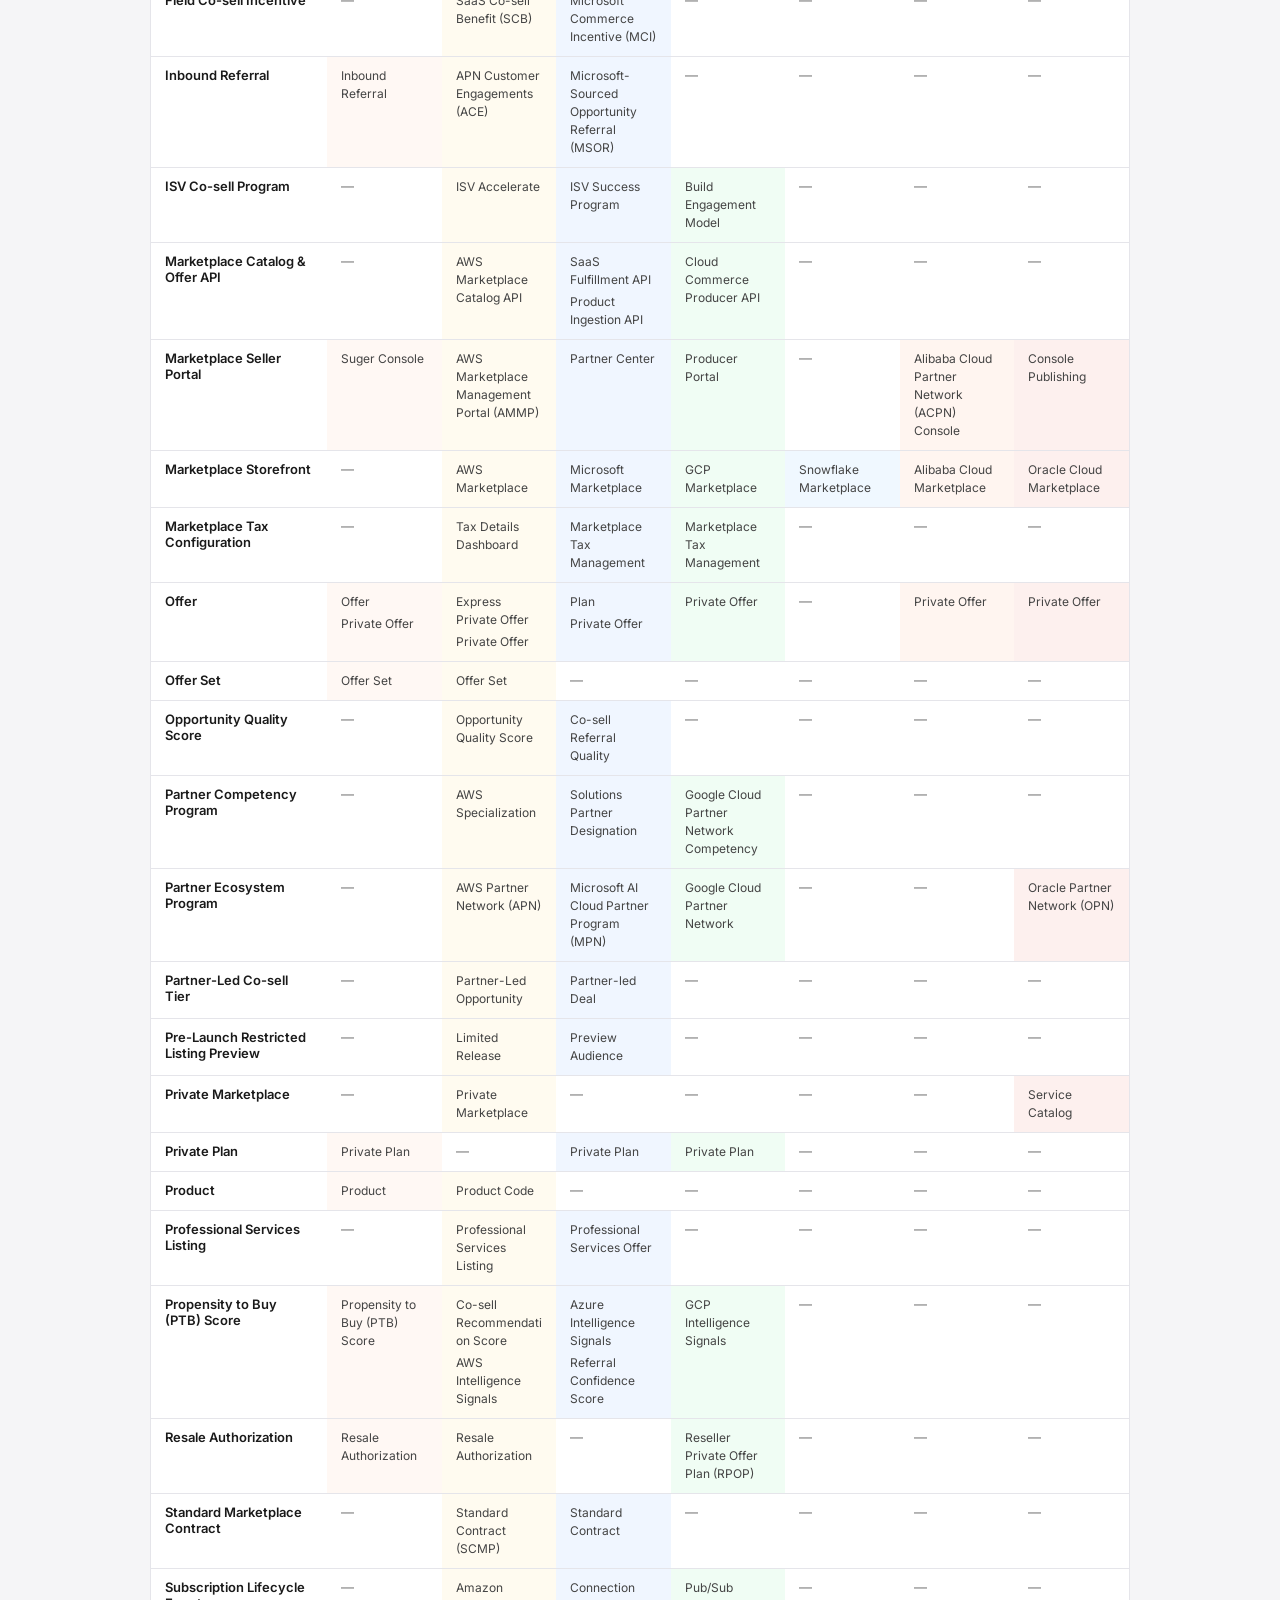
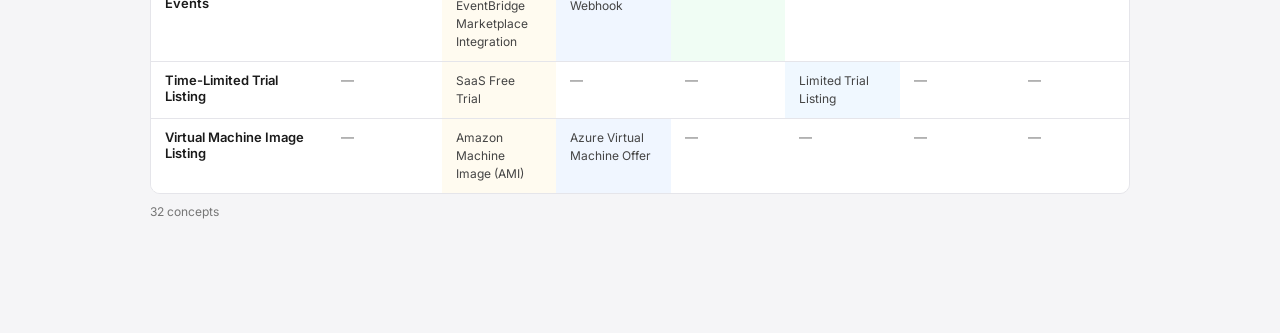
==== commit 617db5f1: "Refactor comparison logic and update navigation to Journey" ====
--- a/comparison/index.html
+++ b/comparison/index.html
@@ -162,7 +162,7 @@
                     <a href="../index.html">Glossary</a>
                     <a href="." class="current">Compare</a>
                     <a href="../learning-paths/">Learning Paths</a>
-                    <a href="../walkthroughs/">Walkthroughs</a>
+                    <a href="../walkthroughs/">Journey</a>
                     <a href="../links/">Links</a>
                     <a href="../whats-new/">What's New</a>
                 </div>
--- a/styles.css
+++ b/styles.css
@@ -904,6 +904,10 @@
     background: #ffe0b2;
     color: #bf360c;
 }
+.pb-oracle {
+    background: #fbdad6;
+    color: #8c231a;
+}
 .pb-off {
     background: #f5f5f5;
     color: #636363;
@@ -1256,6 +1260,7 @@
     line-height: 1.72;
     margin-bottom: 1rem;
     padding-bottom: 1rem;
+    overflow-wrap: anywhere;
     border-bottom: 1px solid var(--gray-100);
 }
 
@@ -1301,6 +1306,94 @@
 
 .it-glossary-link:hover {
     color: var(--orange-text);
+}
+
+/* ---- Phase-flow diagram (Journey hub + guide pages) ------------------------ */
+
+.wt-flow {
+    display: flex;
+    flex-wrap: wrap;
+    align-items: center;
+    gap: 10px;
+    margin: 1rem 0;
+}
+
+.wt-flow-stage {
+    display: flex;
+    flex: 1 1 0;
+    flex-direction: column;
+    align-items: center;
+    justify-content: center;
+    gap: 8px;
+    background: var(--white);
+    border: 1.5px solid var(--gray-200);
+    border-radius: 8px;
+    padding: 12px 16px;
+    min-width: 100px;
+}
+
+.wt-flow-icon {
+    width: 30px;
+    height: 30px;
+    border-radius: 50%;
+    background: #fff3e0;
+    color: var(--orange-text);
+    display: flex;
+    align-items: center;
+    justify-content: center;
+    flex-shrink: 0;
+}
+
+.wt-flow-svg {
+    width: 17px;
+    height: 17px;
+}
+
+.wt-flow-label {
+    font-size: 12px;
+    font-weight: 600;
+    color: var(--gray-900);
+    text-align: center;
+    white-space: nowrap;
+}
+
+.wt-flow-arrow {
+    flex: 0 0 auto;
+    color: var(--orange);
+    font-size: 16px;
+    font-weight: 700;
+}
+
+.wt-flow-stage--cluster {
+    background: var(--bg);
+    border-style: dashed;
+    padding: 10px 14px;
+}
+
+.wt-flow-cluster {
+    display: flex;
+    flex-wrap: wrap;
+    justify-content: center;
+    gap: 6px;
+}
+
+.wt-flow-chip {
+    font-size: 11px;
+    font-weight: 600;
+    color: var(--orange-text);
+    background: #fff3e0;
+    border-radius: 99px;
+    padding: 3px 10px;
+    white-space: nowrap;
+}
+
+@media (max-width: 767px) {
+    .wt-flow {
+        gap: 8px;
+    }
+    .wt-flow-label {
+        font-size: 11px;
+    }
 }
 
 /* ---- Docs bar (fixed official sources strip) ------------------------------ */
--- a/comparison/comparison.css
+++ b/comparison/comparison.css
@@ -84,6 +84,7 @@
 
 .compare-table {
     width: 100%;
+    table-layout: fixed;
     border-collapse: collapse;
     background: var(--white);
     font-size: 13px;
@@ -98,13 +99,19 @@
     text-align: left;
     background: var(--bg);
     white-space: nowrap;
+    overflow: hidden;
+    text-overflow: ellipsis;
+    width: 11.7%;
     position: sticky;
     top: 0;
     z-index: 2;
 }
 
 .compare-th-concept {
-    min-width: 200px;
+    width: 18%;
+    white-space: normal;
+    overflow: visible;
+    text-overflow: clip;
     color: var(--gray-700);
     position: sticky;
     left: 0;
@@ -130,18 +137,22 @@
 .compare-th-alibaba {
     color: #bf360c;
 }
+.compare-th-oracle {
+    color: #8c231a;
+}
 
 .compare-table td {
     padding: 10px 14px;
     border-top: 1px solid var(--gray-100);
     vertical-align: top;
+    overflow-wrap: break-word;
+    word-break: break-word;
 }
 
 .compare-concept {
     font-weight: 600;
     color: var(--gray-900);
     font-size: 13px;
-    white-space: nowrap;
     position: sticky;
     left: 0;
     z-index: 1;
@@ -188,6 +199,9 @@
 }
 .compare-cell--alibaba {
     background: #fff5f0;
+}
+.compare-cell--oracle {
+    background: #fdf0ee;
 }
 
 .compare-cell-multi {
@@ -230,4 +244,17 @@
     .compare-outer {
         padding: 1.5rem 1rem 4rem;
     }
-}
+
+    /* Below the mobile breakpoint, 8 columns can't fit without either
+       squeezing every cell down to a few characters per line or scrolling —
+       revert to natural content sizing so columns stay legible and the
+       table scrolls horizontally instead. */
+    .compare-table {
+        table-layout: auto;
+        min-width: 720px;
+    }
+    .compare-th,
+    .compare-th-concept {
+        width: auto;
+    }
+}
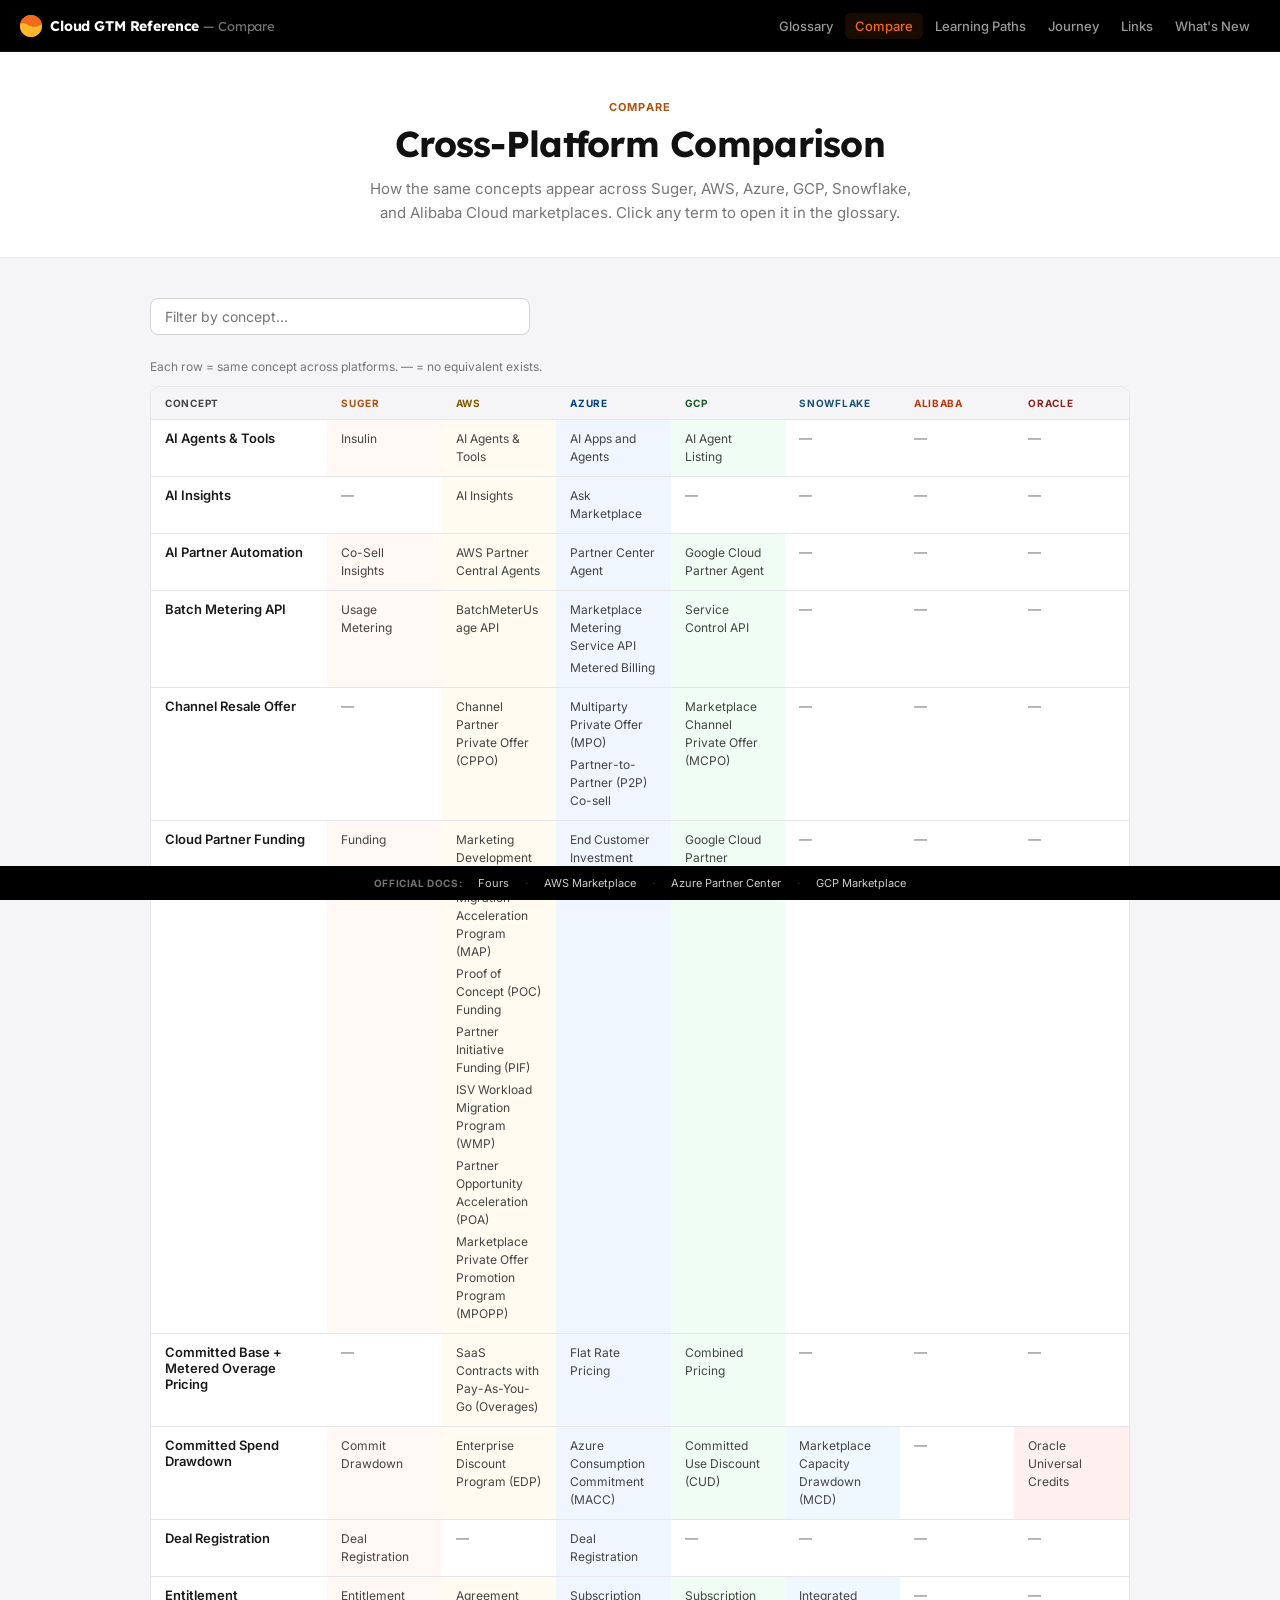
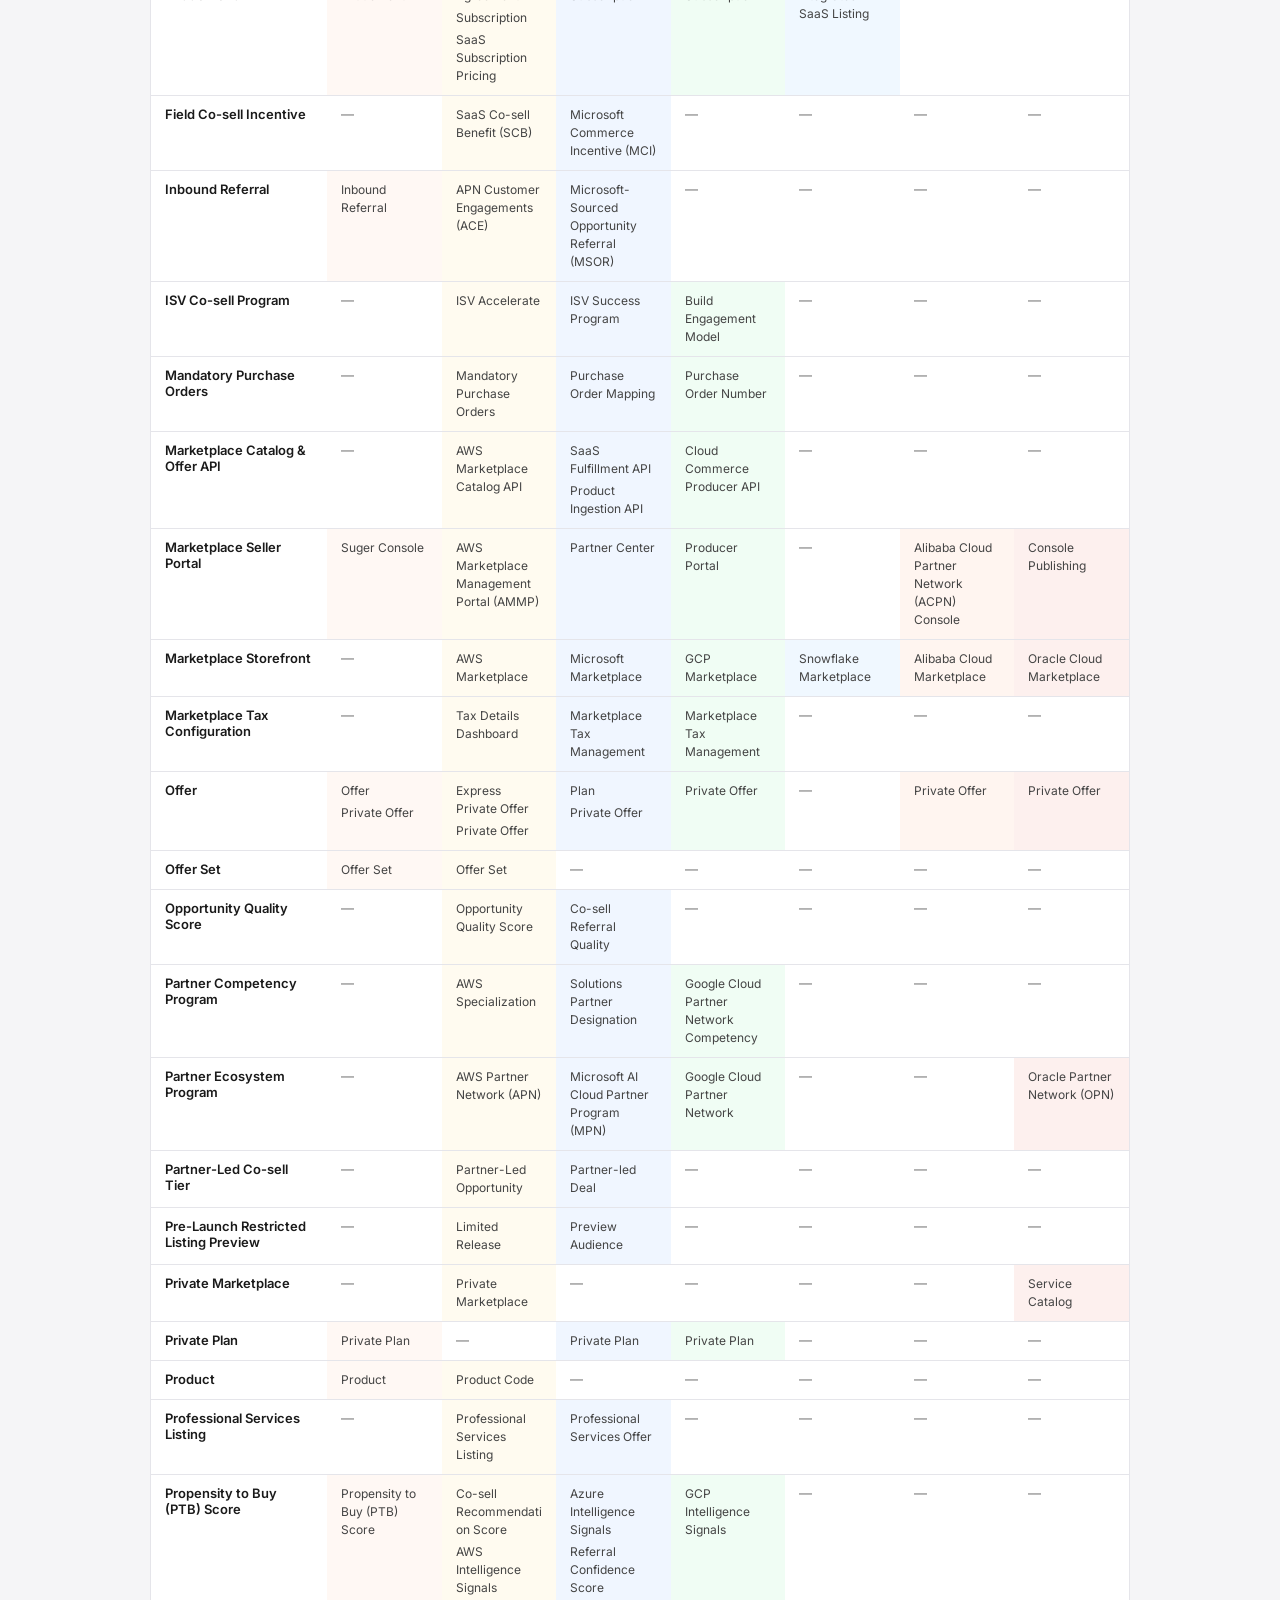
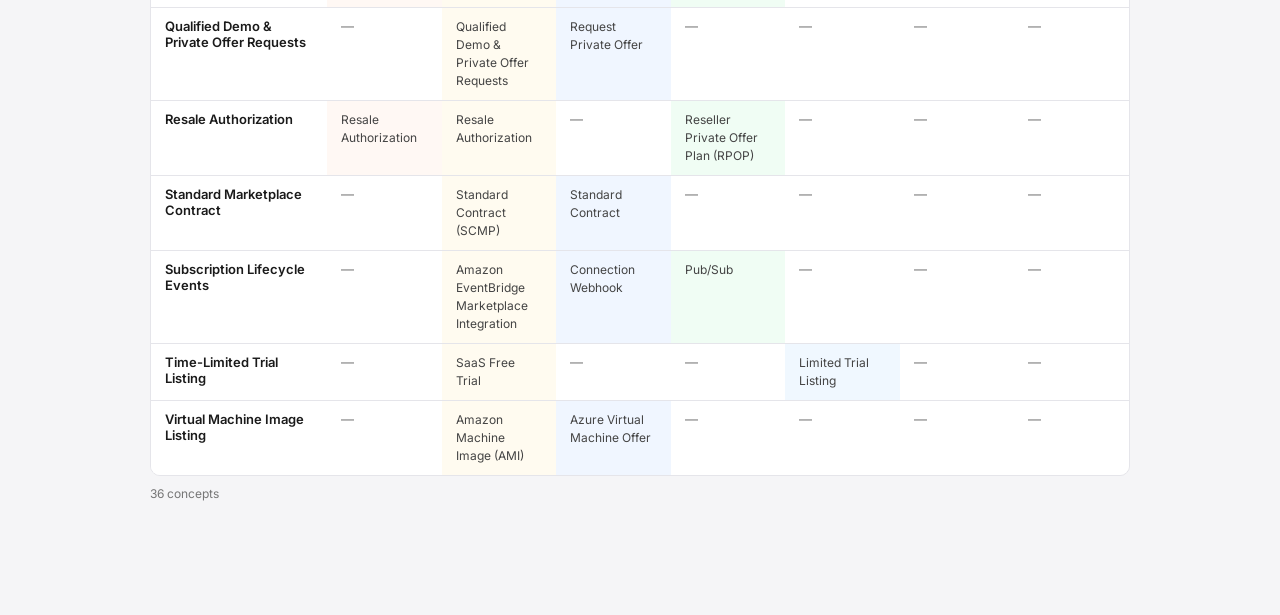
==== commit c235494d: "suger -> fours migration step 0" ====
--- a/comparison/index.html
+++ b/comparison/index.html
@@ -19,7 +19,7 @@
             content="https://gelogabz.github.io/marketplaceglossary-prototype-gelobaring/comparison/"
         />
         <meta property="og:type" content="website" />
-        <meta property="og:site_name" content="Suger Cloud GTM Reference" />
+        <meta property="og:site_name" content="Fours Cloud GTM Reference" />
         <link
             rel="canonical"
             href="https://gelogabz.github.io/marketplaceglossary-prototype-gelobaring/comparison/"
@@ -34,7 +34,7 @@
                 "isPartOf": {
                     "@type": "WebSite",
                     "url": "https://gelogabz.github.io/marketplaceglossary-prototype-gelobaring/",
-                    "name": "Suger Cloud GTM Reference"
+                    "name": "Fours Cloud GTM Reference"
                 }
             }
         </script>
@@ -53,7 +53,7 @@
                     color: #333;
                 "
             >
-                <h2 style="margin-top: 0">Suger Cloud GTM Reference</h2>
+                <h2 style="margin-top: 0">Fours Cloud GTM Reference</h2>
                 <p>
                     This site requires JavaScript. Please enable it in your
                     browser to use the glossary, compare table, learning paths,
@@ -96,61 +96,19 @@
         <nav class="topnav" aria-label="Site navigation">
             <div class="topnav-inner">
                 <a href="../index.html" class="topnav-brand">
-                    <!-- Old icon-only logo (kept for reference):
-                    <svg class="brand-logo" width="22" height="22" viewBox="0 0 100 100" fill="none" xmlns="http://www.w3.org/2000/svg" aria-hidden="true">
-                        icon paths omitted — see git history or CLAUDE.md for original paths
-                    </svg>
-                -->
                     <svg
-                        class="brand-logo"
-                        width="96"
-                        height="24"
-                        viewBox="0 0 401 100"
-                        fill="none"
-                        xmlns="http://www.w3.org/2000/svg"
-                        aria-hidden="true"
-                    >
-                        <path
-                            d="M50 100C77.6142 100 100 77.6143 100 50.0001C100 22.3859 77.6142 9.15527e-05 50 9.15527e-05C22.3858 9.15527e-05 0 22.3859 0 50.0001C0 77.6143 22.3858 100 50 100Z"
-                            fill="#F26A1C"
-                        />
-                        <path
-                            d="M99.8033 45.5345C99.4755 41.8309 94.8317 41.8104 91.7517 43.8931C83.7681 49.2919 74.1412 52.4447 63.778 52.4447C53.5715 52.4447 44.0793 49.3865 36.1676 44.1366C27.0941 38.1156 16.0467 33.2802 6.25723 38.0496C5.81757 38.2638 5.37972 38.4812 4.94369 38.7016C2.30106 40.0376 0.45779 42.5849 0.196717 45.5345C0.0664982 47.0057 0 48.4952 0 50.0003C0 77.6145 22.3858 100 50 100C77.6142 100 100 77.6145 100 50.0003C100 48.4952 99.9335 47.0057 99.8033 45.5345Z"
-                            fill="#FBB92A"
-                        />
-                        <path
-                            d="M99.7998 45.4001C99.3998 41.8001 94.7998 41.8001 91.7998 43.8001C83.7998 49.2001 74.1998 52.4001 63.7998 52.4001C53.5998 52.4001 44.0998 49.3001 36.1998 44.1001C27.0998 38.1001 15.9998 33.3001 6.2998 38.0001C5.8998 38.2001 5.3998 38.4001 4.9998 38.7001C2.3998 40.0001 0.599805 42.5001 0.299805 45.4001C2.4998 19.9001 23.8998 9.15527e-05 49.9998 9.15527e-05C76.0998 9.15527e-05 97.4998 20.0001 99.7998 45.4001Z"
-                            fill="#F26A1C"
-                        />
-                        <path
-                            d="M142.281 78.0563C137.26 78.0563 132.762 77.2195 128.891 75.5458C125.335 74.0813 122.301 71.8846 120 69.1648L127.218 62.8885C129.31 65.0852 131.716 66.7589 134.331 67.8049C137.155 68.9556 140.189 69.5832 143.327 69.5832C144.687 69.5832 145.942 69.374 146.988 69.0602C148.139 68.7464 149.08 68.2234 149.917 67.5957C150.754 66.9681 151.382 66.1313 151.905 65.1898C152.428 64.2484 152.637 63.2023 152.637 62.1562C152.637 60.0641 151.8 58.3904 150.231 57.1352C149.394 56.5075 148.139 55.9845 146.465 55.3569C144.896 54.7292 142.804 54.1016 140.189 53.5786C136.318 52.5325 133.076 51.3819 130.565 50.1266C128.055 48.8713 126.067 47.4068 124.707 45.8378C123.557 44.5825 122.72 43.118 122.092 41.4443C121.464 39.7706 121.255 37.9923 121.255 36.1094C121.255 33.7035 121.778 31.5068 122.824 29.6239C123.87 27.6364 125.335 25.9627 127.218 24.4982C129.101 23.0337 131.297 21.8831 133.808 21.1508C136.318 20.4186 139.038 20.0002 141.758 20.0002C144.582 20.0002 147.407 20.314 150.022 21.0462C152.637 21.5692 155.148 22.6153 157.449 23.8706C159.436 25.0212 161.215 26.3811 162.679 27.8456L156.507 34.6449C155.252 33.5989 153.997 32.5528 152.532 31.716C150.859 30.6699 149.08 29.8331 147.302 29.1008C145.524 28.4732 143.745 28.0548 142.176 28.0548C140.712 28.0548 139.352 28.1594 138.201 28.4732C136.946 28.787 135.9 29.2055 135.063 29.8331C134.226 30.4607 133.494 31.193 133.076 32.1344C132.553 33.0759 132.343 34.1219 132.343 35.2726C132.448 36.4232 132.657 37.3647 133.18 38.2015C133.703 39.143 134.331 39.8752 135.168 40.5029C136.109 41.0259 137.26 41.6535 139.038 42.3858C140.712 43.0134 142.909 43.7456 145.524 44.2687C148.976 45.2101 152.009 46.2562 154.311 47.4068C156.612 48.5575 158.39 49.8128 159.75 51.2772C161.11 52.5325 161.947 53.8924 162.47 55.5661C162.993 57.2398 163.307 59.0181 163.307 61.1102C163.307 64.353 162.365 67.1773 160.587 69.7924C158.809 72.303 156.194 74.3951 153.055 75.8596C150.022 77.3241 146.361 78.0563 142.281 78.0563Z"
-                            fill="white"
-                        />
-                        <path
-                            fill-rule="evenodd"
-                            clip-rule="evenodd"
-                            d="M181.417 22.6414V52.2252C181.417 60.3202 187.966 66.87 196.061 66.87C204.156 66.87 210.706 60.3202 210.706 52.2252V22.6414H221.167V52.2252C221.167 66.0974 209.934 77.3306 196.061 77.3306C182.189 77.3306 170.956 66.0974 170.956 52.2252V22.6414H181.417Z"
-                            fill="white"
-                        />
-                        <path
-                            fill-rule="evenodd"
-                            clip-rule="evenodd"
-                            d="M257.165 20.7259C241.508 20.7259 228.816 33.4181 228.816 49.0748C228.816 64.7315 241.508 77.4238 257.165 77.4238C263.833 77.4238 269.964 75.1215 274.805 71.2685V71.6512C274.805 73.852 274.462 75.8834 273.814 77.539L273.792 77.597L273.77 77.6556C271.277 84.4926 264.775 89.2911 257.165 89.2911C249.584 89.2911 243.054 84.4136 240.553 77.6363L230.506 81.344C234.485 92.1262 244.887 100 257.165 100C269.393 100 279.808 92.2833 283.81 81.3822C285.027 78.2465 285.514 74.8652 285.514 71.6512V47.5862H285.476C284.701 32.6215 272.322 20.7259 257.165 20.7259ZM239.525 49.0748C239.525 39.3325 247.423 31.4349 257.165 31.4349C266.907 31.4349 274.805 39.3325 274.805 49.0748C274.805 58.8171 266.907 66.7148 257.165 66.7148C247.423 66.7148 239.525 58.8171 239.525 49.0748Z"
-                            fill="white"
-                        />
-                        <path
-                            fill-rule="evenodd"
-                            clip-rule="evenodd"
-                            d="M311.372 34.6025C303.435 40.1603 301.482 51.2328 307.04 59.1702C312.598 67.1076 323.67 69.0599 331.608 63.5021C335.517 60.765 338.124 56.6716 338.925 52.1267L349.472 53.9863C348.168 61.3779 343.944 67.9374 337.75 72.2744C324.968 81.2246 307.218 78.0948 298.268 65.3126C289.317 52.5304 292.447 34.7804 305.229 25.8302C318.012 16.88 335.762 20.0098 344.712 32.792L347.783 37.1782L323.962 53.8581L317.819 45.0858L332.182 35.0291C326.238 30.5238 317.782 30.1138 311.372 34.6025Z"
-                            fill="white"
-                        />
-                        <path
-                            fill-rule="evenodd"
-                            clip-rule="evenodd"
-                            d="M384.946 31.1864C375.387 31.1864 367.581 38.9915 367.581 48.551V77.5622H357.121V48.551C357.121 33.2143 369.609 20.7259 384.946 20.7259H400.062V31.1864H384.946Z"
-                            fill="white"
-                        />
-                    </svg>
+                    class="brand-logo"
+                    width="22"
+                    height="22"
+                    viewBox="0 0 100 100"
+                    fill="none"
+                    xmlns="http://www.w3.org/2000/svg"
+                    aria-hidden="true"
+                >
+                    <path d="M50 100C77.6142 100 100 77.6143 100 50.0001C100 22.3859 77.6142 9.15527e-05 50 9.15527e-05C22.3858 9.15527e-05 0 22.3859 0 50.0001C0 77.6143 22.3858 100 50 100Z" fill="#F26A1C"/>
+                    <path d="M99.8033 45.5345C99.4755 41.8309 94.8317 41.8104 91.7517 43.8931C83.7681 49.2919 74.1412 52.4447 63.778 52.4447C53.5715 52.4447 44.0793 49.3865 36.1676 44.1366C27.0941 38.1156 16.0467 33.2802 6.25723 38.0496C5.81757 38.2638 5.37972 38.4812 4.94369 38.7016C2.30106 40.0376 0.45779 42.5849 0.196717 45.5345C0.0664982 47.0057 0 48.4952 0 50.0003C0 77.6145 22.3858 100 50 100C77.6142 100 100 77.6145 100 50.0003C100 48.4952 99.9335 47.0057 99.8033 45.5345Z" fill="#FBB92A"/>
+                    <path d="M99.7998 45.4001C99.3998 41.8001 94.7998 41.8001 91.7998 43.8001C83.7998 49.2001 74.1998 52.4001 63.7998 52.4001C53.5998 52.4001 44.0998 49.3001 36.1998 44.1001C27.0998 38.1001 15.9998 33.3001 6.2998 38.0001C5.8998 38.2001 5.3998 38.4001 4.9998 38.7001C2.3998 40.0001 0.599805 42.5001 0.299805 45.4001C2.4998 19.9001 23.8998 9.15527e-05 49.9998 9.15527e-05C76.0998 9.15527e-05 97.4998 20.0001 99.7998 45.4001Z" fill="#F26A1C"/>
+                </svg>
                     <span class="brand-text"
                         >Cloud GTM Reference<span class="brand-page">
                             — Compare</span
@@ -211,7 +169,7 @@
                 href="https://doc.suger.io/get-started/"
                 target="_blank"
                 rel="noopener"
-                >Suger</a
+                >Fours</a
             >
             <span class="docs-bar-sep">·</span>
             <a
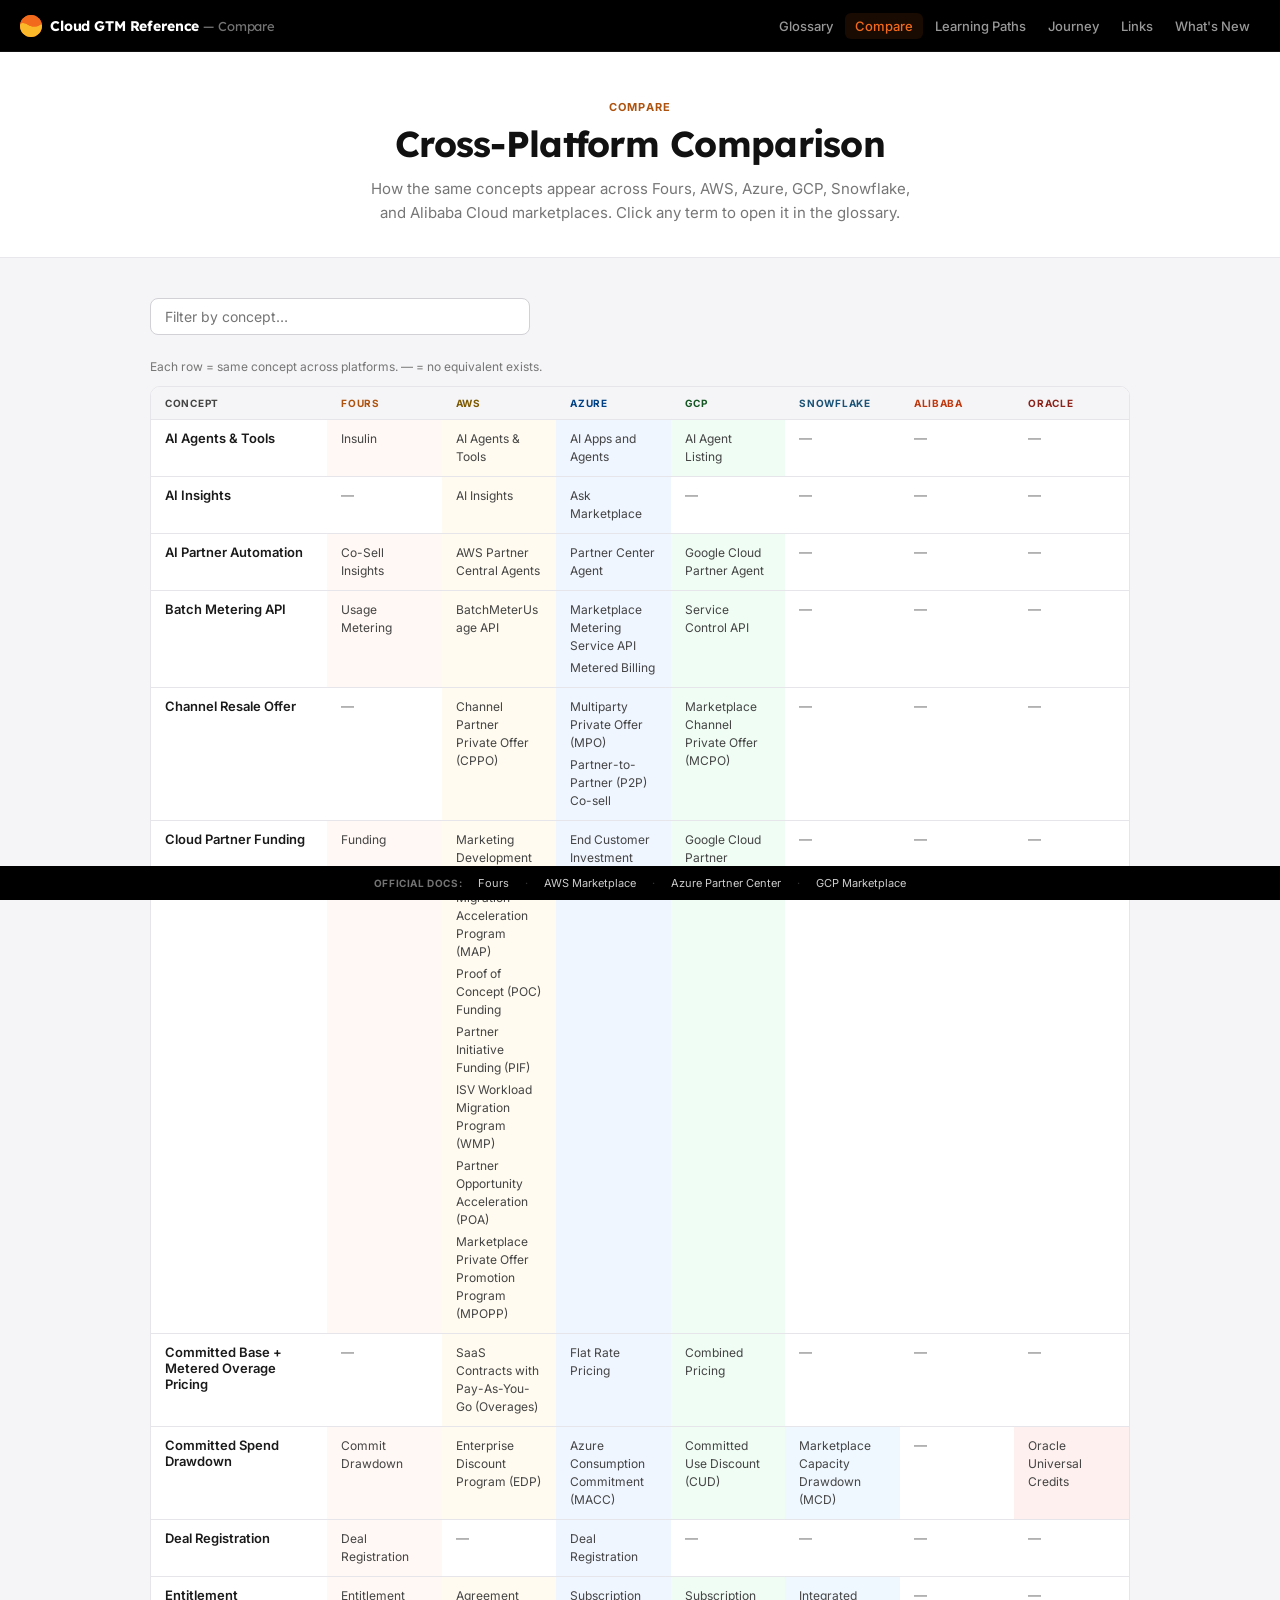
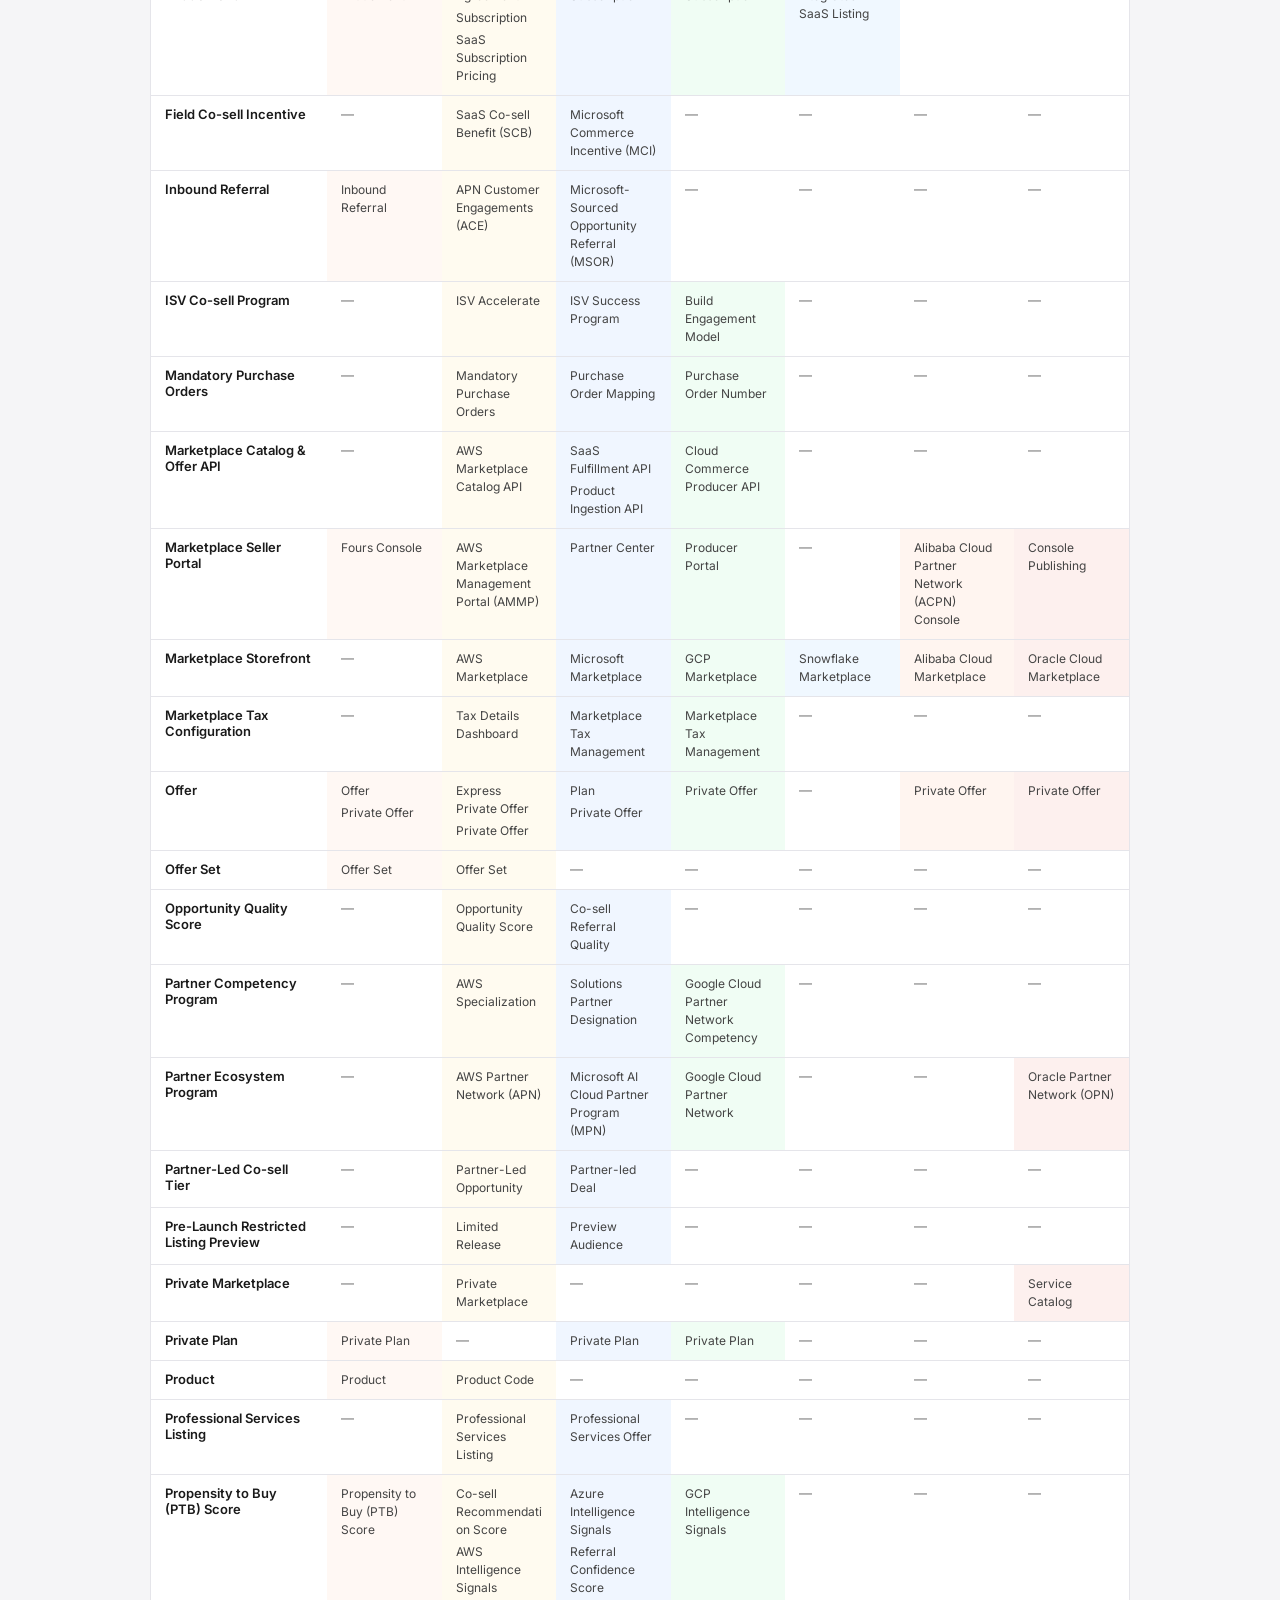
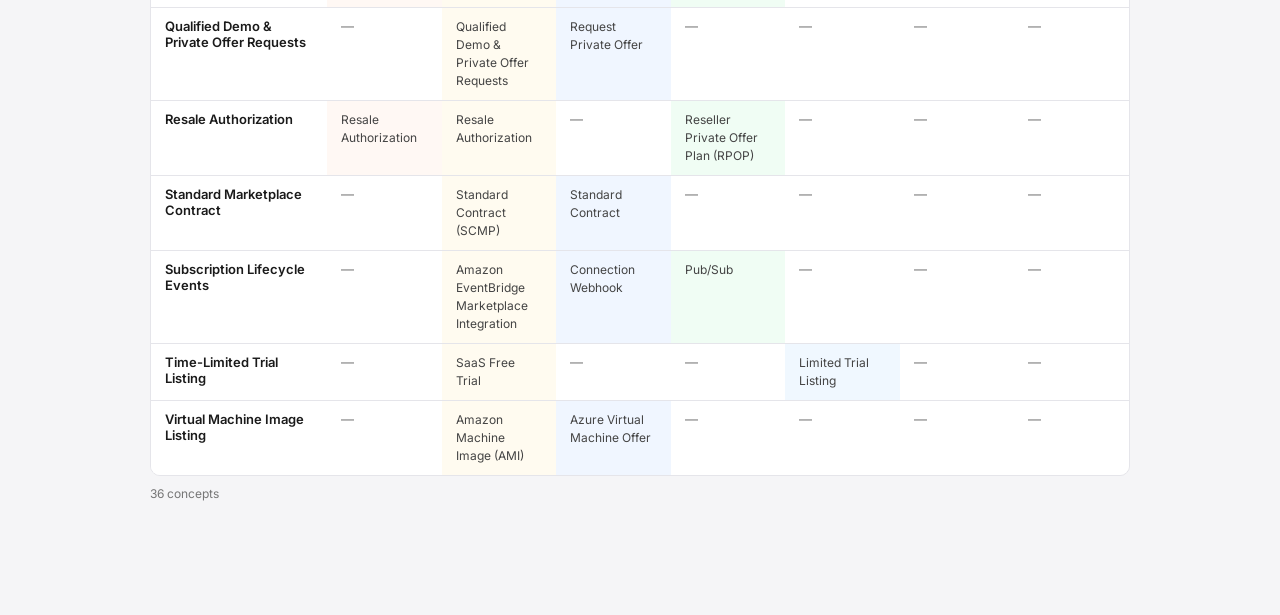
==== commit 3e4c71a2: "suger -> fours migration final checks and completion" ====
--- a/comparison/index.html
+++ b/comparison/index.html
@@ -97,18 +97,27 @@
             <div class="topnav-inner">
                 <a href="../index.html" class="topnav-brand">
                     <svg
-                    class="brand-logo"
-                    width="22"
-                    height="22"
-                    viewBox="0 0 100 100"
-                    fill="none"
-                    xmlns="http://www.w3.org/2000/svg"
-                    aria-hidden="true"
-                >
-                    <path d="M50 100C77.6142 100 100 77.6143 100 50.0001C100 22.3859 77.6142 9.15527e-05 50 9.15527e-05C22.3858 9.15527e-05 0 22.3859 0 50.0001C0 77.6143 22.3858 100 50 100Z" fill="#F26A1C"/>
-                    <path d="M99.8033 45.5345C99.4755 41.8309 94.8317 41.8104 91.7517 43.8931C83.7681 49.2919 74.1412 52.4447 63.778 52.4447C53.5715 52.4447 44.0793 49.3865 36.1676 44.1366C27.0941 38.1156 16.0467 33.2802 6.25723 38.0496C5.81757 38.2638 5.37972 38.4812 4.94369 38.7016C2.30106 40.0376 0.45779 42.5849 0.196717 45.5345C0.0664982 47.0057 0 48.4952 0 50.0003C0 77.6145 22.3858 100 50 100C77.6142 100 100 77.6145 100 50.0003C100 48.4952 99.9335 47.0057 99.8033 45.5345Z" fill="#FBB92A"/>
-                    <path d="M99.7998 45.4001C99.3998 41.8001 94.7998 41.8001 91.7998 43.8001C83.7998 49.2001 74.1998 52.4001 63.7998 52.4001C53.5998 52.4001 44.0998 49.3001 36.1998 44.1001C27.0998 38.1001 15.9998 33.3001 6.2998 38.0001C5.8998 38.2001 5.3998 38.4001 4.9998 38.7001C2.3998 40.0001 0.599805 42.5001 0.299805 45.4001C2.4998 19.9001 23.8998 9.15527e-05 49.9998 9.15527e-05C76.0998 9.15527e-05 97.4998 20.0001 99.7998 45.4001Z" fill="#F26A1C"/>
-                </svg>
+                        class="brand-logo"
+                        width="22"
+                        height="22"
+                        viewBox="0 0 100 100"
+                        fill="none"
+                        xmlns="http://www.w3.org/2000/svg"
+                        aria-hidden="true"
+                    >
+                        <path
+                            d="M50 100C77.6142 100 100 77.6143 100 50.0001C100 22.3859 77.6142 9.15527e-05 50 9.15527e-05C22.3858 9.15527e-05 0 22.3859 0 50.0001C0 77.6143 22.3858 100 50 100Z"
+                            fill="#F26A1C"
+                        />
+                        <path
+                            d="M99.8033 45.5345C99.4755 41.8309 94.8317 41.8104 91.7517 43.8931C83.7681 49.2919 74.1412 52.4447 63.778 52.4447C53.5715 52.4447 44.0793 49.3865 36.1676 44.1366C27.0941 38.1156 16.0467 33.2802 6.25723 38.0496C5.81757 38.2638 5.37972 38.4812 4.94369 38.7016C2.30106 40.0376 0.45779 42.5849 0.196717 45.5345C0.0664982 47.0057 0 48.4952 0 50.0003C0 77.6145 22.3858 100 50 100C77.6142 100 100 77.6145 100 50.0003C100 48.4952 99.9335 47.0057 99.8033 45.5345Z"
+                            fill="#FBB92A"
+                        />
+                        <path
+                            d="M99.7998 45.4001C99.3998 41.8001 94.7998 41.8001 91.7998 43.8001C83.7998 49.2001 74.1998 52.4001 63.7998 52.4001C53.5998 52.4001 44.0998 49.3001 36.1998 44.1001C27.0998 38.1001 15.9998 33.3001 6.2998 38.0001C5.8998 38.2001 5.3998 38.4001 4.9998 38.7001C2.3998 40.0001 0.599805 42.5001 0.299805 45.4001C2.4998 19.9001 23.8998 9.15527e-05 49.9998 9.15527e-05C76.0998 9.15527e-05 97.4998 20.0001 99.7998 45.4001Z"
+                            fill="#F26A1C"
+                        />
+                    </svg>
                     <span class="brand-text"
                         >Cloud GTM Reference<span class="brand-page">
                             — Compare</span
@@ -132,7 +141,7 @@
                 <div class="compare-eyebrow">Compare</div>
                 <h1>Cross-Platform Comparison</h1>
                 <p>
-                    How the same concepts appear across Suger, AWS, Azure, GCP,
+                    How the same concepts appear across Fours, AWS, Azure, GCP,
                     Snowflake, and Alibaba Cloud marketplaces. Click any term to
                     open it in the glossary.
                 </p>
@@ -166,7 +175,7 @@
         <div class="docs-bar">
             <span class="docs-bar-label">Official Docs:</span>
             <a
-                href="https://doc.suger.io/get-started/"
+                href="https://doc.fours.com/get-started/"
                 target="_blank"
                 rel="noopener"
                 >Fours</a
--- a/styles.css
+++ b/styles.css
@@ -557,8 +557,7 @@
 }
 
 .term-card.dimmed {
-    opacity: 0.25;
-    filter: blur(1px);
+    opacity: 0.4;
 }
 
 .term-name {
--- a/comparison/comparison.css
+++ b/comparison/comparison.css
@@ -119,7 +119,7 @@
     box-shadow: 2px 0 4px rgba(0, 0, 0, 0.05);
 }
 
-.compare-th-suger {
+.compare-th-fours {
     color: #ae530f;
 }
 .compare-th-aws {
@@ -182,7 +182,7 @@
     margin-bottom: 0.75rem;
 }
 
-.compare-cell--suger {
+.compare-cell--fours {
     background: #fff8f4;
 }
 .compare-cell--aws {
